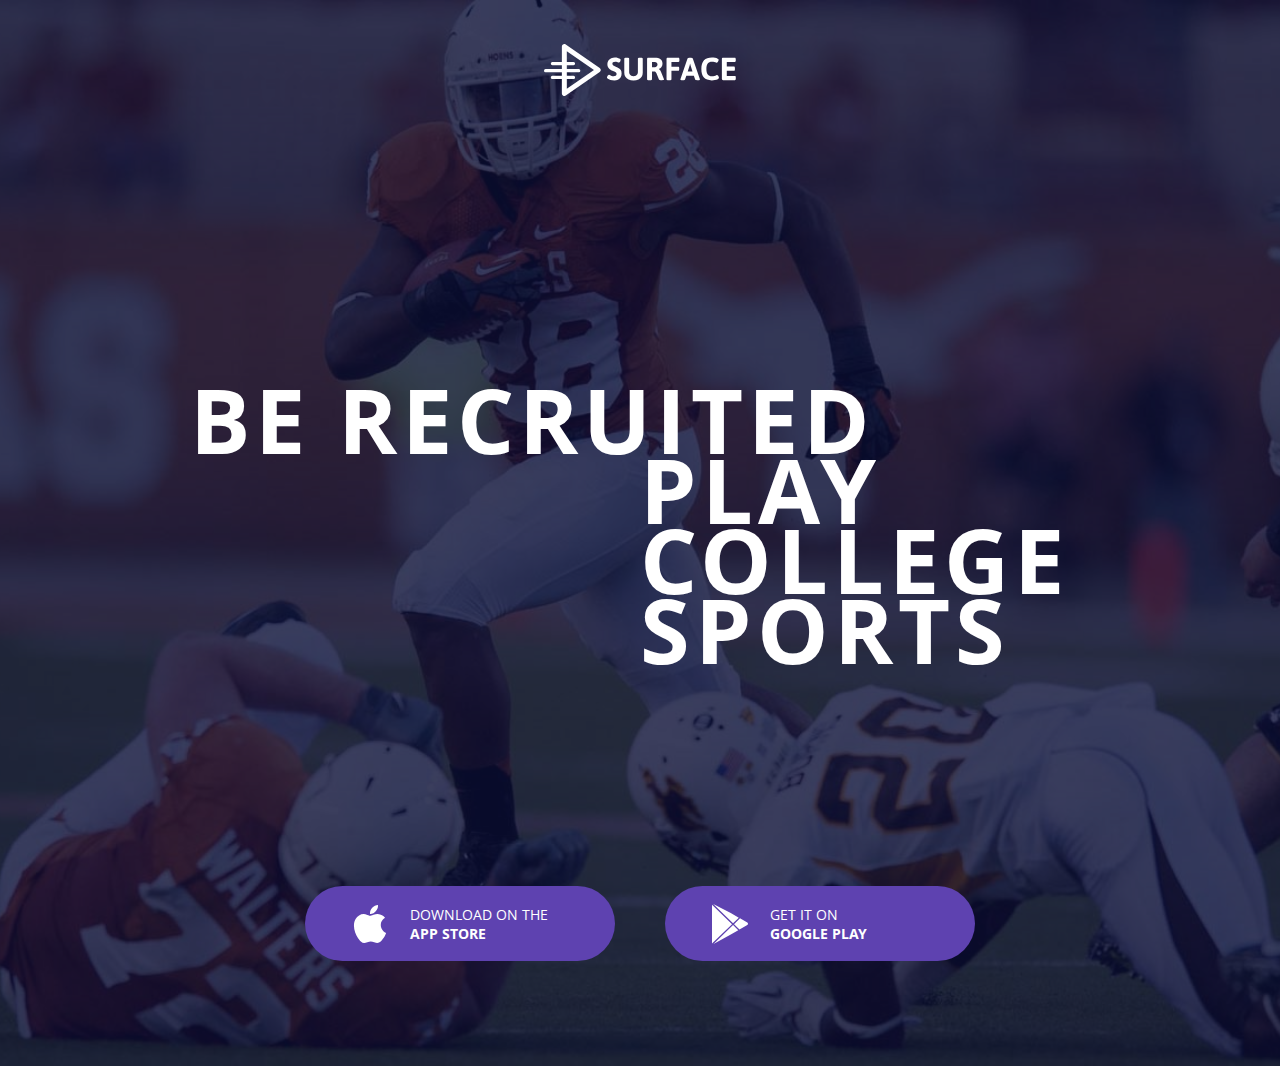
==== index.html @ bbbf0ffd "Add files via upload" ====
<!doctype html>
<html lang="en">
<head>
    <meta charset="UTF-8">
    <meta name="viewport"
          content="width=device-width, user-scalable=no, initial-scale=1.0, maximum-scale=1.0, minimum-scale=1.0">
    <meta http-equiv="X-UA-Compatible" content="ie=edge">
    <link rel="stylesheet" href="css/style.css">
    <title>My diploma</title>
</head>
<body>
<header class="header">
    <div class="logo">
<svg viewBox="0 0 972 264" class="logotype">
    <g fill-rule="evenodd">
        <g fill-rule="nonzero" stroke-linecap="round" stroke-linejoin="round">
            <path d="M115.5 36.848v190.304L253.03 132 115.5 36.848zM282.112 142.28l-172 119c-8.29 5.736-19.612-.198-19.612-10.28V13c0-10.082 11.321-16.016 19.612-10.28l172 119c7.184 4.97 7.184 15.59 0 20.56z"/>
            <path d="M42.5 107h107a8 8 0 1 0 0-16h-107a8 8 0 1 0 0 16zm0 70h107a8 8 0 1 0 0-16h-107a8 8 0 1 0 0 16zM8 143h168a8 8 0 1 0 0-16H8a8 8 0 1 0 0 16z"/>
        </g>
        <path d="M356.505 184.362c-7.63 0-14.335-.772-20.117-2.316-5.782-1.544-10.202-3.436-13.26-5.676-3.057-2.24-4.586-4.36-4.586-6.357 0-1.575.59-3.512 1.77-5.813 1.182-2.3 2.59-4.283 4.224-5.95 1.635-1.664 2.997-2.496 4.087-2.496.666 0 2.09.575 4.27 1.725 3.268 1.695 6.37 3.057 9.308 4.086 2.937 1.03 6.313 1.544 10.127 1.544 4.238 0 7.826-.832 10.762-2.497 2.936-1.665 4.404-4.587 4.404-8.764 0-2.423-.757-4.512-2.27-6.268-1.514-1.756-3.452-3.24-5.813-4.45-2.36-1.21-5.57-2.634-9.626-4.27l-7.175-3.087c-4.36-2.12-8.1-4.45-11.217-6.993-3.118-2.543-5.66-5.903-7.63-10.08-1.967-4.18-2.95-9.295-2.95-15.35 0-7.386 1.816-13.532 5.45-18.436 3.632-4.904 8.354-8.507 14.167-10.808 5.812-2.3 12.048-3.45 18.71-3.45 5.448 0 10.382.56 14.802 1.68 4.42 1.12 7.887 2.557 10.4 4.313 2.512 1.757 3.768 3.513 3.768 5.27 0 1.452-.47 3.314-1.407 5.584-.94 2.27-2.104 4.254-3.497 5.95-1.393 1.694-2.694 2.542-3.905 2.542-.544 0-1.513-.303-2.905-.908a51.939 51.939 0 0 0-6.767-2.225c-2.27-.575-5.04-.863-8.31-.863-5.63 0-9.536.893-11.715 2.68-2.18 1.785-3.27 3.89-3.27 6.31 0 2.786.742 5.117 2.225 6.994 1.484 1.877 3.36 3.42 5.63 4.632 2.27 1.21 5.435 2.604 9.492 4.178 6.115 2.603 11.11 5.07 14.985 7.402 3.875 2.33 7.22 5.676 10.036 10.035 2.816 4.36 4.224 9.93 4.224 16.712 0 8.295-1.74 15.092-5.222 20.39-3.482 5.297-7.962 9.127-13.442 11.488-5.48 2.362-11.398 3.542-17.755 3.542h-.002zm96.724 0c-9.81 0-18.21-1.544-25.204-4.632-6.993-3.087-12.337-7.553-16.03-13.396-3.693-5.842-5.54-12.88-5.54-21.115V74.832c0-1.756.787-3.073 2.36-3.95 1.576-.88 4.028-1.318 7.358-1.318h5.45c3.33 0 5.766.44 7.31 1.317 1.544.878 2.316 2.195 2.316 3.95v68.752c0 3.754.923 7.114 2.77 10.08 1.847 2.968 4.435 5.284 7.765 6.95 3.33 1.664 7.145 2.496 11.444 2.496 4.297 0 8.127-.832 11.487-2.497 3.36-1.665 5.98-3.98 7.856-6.948 1.877-2.967 2.816-6.327 2.816-10.08V74.832c0-1.756.77-3.073 2.315-3.95 1.544-.88 3.98-1.318 7.31-1.318h5.36c3.33 0 5.766.44 7.31 1.317 1.544.878 2.316 2.195 2.316 3.95v70.387c0 8.233-1.846 15.272-5.54 21.114-3.692 5.843-9.036 10.31-16.03 13.396-6.992 3.088-15.393 4.632-25.2 4.632l.001.002zm78.376-1.09c-6.478 0-9.717-1.695-9.717-5.085V76.377c0-2.24.513-3.86 1.543-4.86 1.03-.998 2.664-1.497 4.904-1.497h31.515c26.76 0 40.142 10.08 40.142 30.243 0 6.115-1.71 11.382-5.13 15.802-3.422 4.42-8.01 7.72-13.76 9.9v.636c1.998.848 4.102 2.665 6.312 5.45s3.98 5.933 5.313 9.445l14.257 35.51c.485 1.454.727 2.483.727 3.09 0 2.118-3.21 3.177-9.627 3.177h-6.63c-5.39 0-8.507-1.12-9.354-3.36l-12.806-31.515c-1.21-2.42-2.377-4.298-3.497-5.63-1.12-1.332-2.68-2.347-4.677-3.043-1.998-.696-4.692-1.044-8.083-1.044h-6.267v39.507c0 3.39-3.24 5.085-9.717 5.085h-5.45l.002-.001zm30.425-66.026c2.18 0 4.24-.62 6.177-1.862 1.938-1.24 3.48-2.92 4.632-5.04 1.15-2.12 1.724-4.45 1.724-6.993 0-3.753-1.226-6.735-3.678-8.945s-5.767-3.315-9.945-3.315h-14.167v26.156h15.258l-.001-.001zm68.116 66.026c-6.478 0-9.717-1.695-9.717-5.085V76.377c0-2.24.513-3.86 1.543-4.86 1.03-.998 2.664-1.497 4.904-1.497h53.947c1.696 0 2.922.635 3.678 1.907.757 1.27 1.136 3.33 1.136 6.176v4.904c0 2.846-.38 4.904-1.136 6.176-.756 1.27-1.982 1.907-3.678 1.907h-35.51v23.613h34.33c1.695 0 2.936.636 3.723 1.907.787 1.272 1.18 3.3 1.18 6.085v4.995c0 2.846-.393 4.92-1.18 6.222-.787 1.3-2.028 1.952-3.723 1.952h-34.33v42.323c0 3.39-3.24 5.085-9.718 5.085h-5.45.001zm70.205 0c-6.6 0-9.9-1.18-9.9-3.542 0-.666.213-1.634.637-2.906l35.6-103.807c.85-2.3 3.907-3.452 9.174-3.452h8.357c5.267 0 8.325 1.15 9.173 3.452l35.6 103.807c.304 1.21.455 2.18.455 2.906 0 1.21-.65 2.104-1.952 2.68-1.302.575-3.346.862-6.13.862h-7.085c-2.543 0-4.586-.257-6.13-.772-1.544-.514-2.498-1.377-2.86-2.588l-6.54-19.708h-38.054l-6.54 19.708c-.665 2.24-3.147 3.36-7.446 3.36h-6.359zm51.496-44.41l-9.173-28.7c-.545-1.453-1.014-3.118-1.408-4.995a182.088 182.088 0 0 1-1.044-5.358h-.635l-.363 1.997c-.606 3.572-1.302 6.357-2.09 8.355l-9.535 28.7h24.25l-.002.001zm97.995 45.5c-18.163 0-31.56-4.722-40.187-14.168-8.628-9.445-12.942-24.127-12.942-44.048 0-38.326 17.983-57.49 53.948-57.49 4.905 0 9.99.486 15.258 1.454 5.268.97 9.672 2.316 13.214 4.042 3.542 1.725 5.313 3.648 5.313 5.767 0 1.513-.605 3.496-1.816 5.948-1.21 2.452-2.65 4.616-4.314 6.493-1.665 1.878-3.133 2.817-4.405 2.817-.303 0-1.12-.303-2.452-.908a67.092 67.092 0 0 0-9.127-3.044c-3.18-.817-7.222-1.226-12.126-1.226-9.506 0-16.544 3.012-21.116 9.037-4.57 6.024-6.857 15.12-6.857 27.29s2.302 21.344 6.904 27.52c4.6 6.175 11.504 9.263 20.707 9.263 4.784 0 8.947-.484 12.49-1.453 3.54-.97 7.007-2.21 10.398-3.723.18-.06.726-.288 1.634-.682.91-.393 1.575-.59 1.998-.59 1.575 0 3.088.923 4.54 2.77 1.454 1.847 2.635 3.936 3.543 6.267.91 2.33 1.363 4.01 1.363 5.04 0 2.966-1.983 5.48-5.95 7.537-3.965 2.06-8.748 3.588-14.35 4.587-5.6 1-10.82 1.498-15.665 1.498l-.003.002zM907.06 183c-2.24 0-3.875-.515-4.905-1.544-1.03-1.03-1.544-2.664-1.544-4.904V76.377c0-2.24.514-3.86 1.543-4.86 1.03-.998 2.664-1.497 4.905-1.497h59.124c1.695 0 2.92.635 3.678 1.907.757 1.27 1.135 3.33 1.135 6.176v4.904c0 2.846-.378 4.904-1.135 6.176-.757 1.27-1.983 1.907-3.678 1.907h-40.688v23.43h36.328c1.696 0 2.922.637 3.678 1.91.757 1.27 1.136 3.33 1.136 6.174v4.996c0 2.845-.38 4.904-1.136 6.175-.756 1.272-1.982 1.908-3.678 1.908h-36.328v26.156h40.778c1.696 0 2.922.635 3.68 1.906.756 1.272 1.134 3.3 1.134 6.085v5.087c0 2.846-.378 4.904-1.135 6.176-.756 1.27-1.982 1.907-3.678 1.907H907.06z" fill-rule="nonzero"/>
    </g>
</svg>
    </div>
    <div class="slogan">
<h1 class="first_slogan">Be recruited</h1>
<h1 class="second_slogan">Play college sports</h1>
    </div>
    <div class="buttons">
        <button class="appstore_button" type="submit"><span class="button_text">Download on the</span><br>
            <span class="button_brand">App Store</span></button>
        <button class="googleplay_button" type="submit"><span class="button_text">Get it on</span><br>
            <span class="button_brand"> Google Play</span></button>
    </div>
</header>
<main>
    <section class="container_athlets">

    </section>
</main>














</body>
</html>
---- css/style.css ----
*{margin: 0; padding:0}

@font-face {
    font-family: 'OpenSans-Regular';
    src: url("../fonts/OpenSans-Regular.woff"),
    url("../fonts/OpenSans-Regular.woff2");
    font-weight: 400;
    font-style: normal;
}
@font-face {
    font-family: 'OpenSans-Bold';
    src: url("../fonts/OpenSans-Bold.woff"),
    url("../fonts/OpenSans-Bold.woff2");
    font-weight: 700;
    font-style: normal;
}
.header {
    width: 100%;
    position: relative;
    background-image: url("../images/football_1920.jpg");
    background-repeat: no-repeat;
    background-size: cover;
    background-position: top center;
    background-color: black;
}
.header::after {
    content: "";
    background-color: #0a0e34;
    position: absolute;
    opacity: 0.8;
    top: 0;
    right: 0;
    bottom: 0;
    left: 0;
}
.logo {
    position: relative;
    width: 192px;
    height: 48px;
    fill: white;
    margin: 0 auto;
    padding-top: 44px;
    z-index: 1;
}
h1 {
    font-size: 90px;
    letter-spacing: 5px;
    color: #ffffff;
    font-family: 'OpenSans-Bold';
    font-weight: 700;
    line-height: 70px;
}
.first_slogan {
    position: relative;
    margin-top: 292px;
    margin-left: 190px;
    text-transform: uppercase;
    z-index: 2;
}
.second_slogan {
    position: relative;
    margin-left: 640px;
    margin-bottom: 222px;
    text-transform: uppercase;
    z-index: 2;
}
.buttons {
    display: flex;
    flex-wrap: wrap;
    justify-content: center;
    flex-wrap: nowrap;
}
.appstore_button, .googleplay_button {
    position: relative;
    width: 310px;
    height: 75px;
    background-color: #5e42b0;
    border-radius: 40px;
    border: 0;
    font-size: 14px;
    color: #ffffff;
    text-transform: uppercase;
    text-align: justify;
    padding-left: 105px;
    background-size: 40px;
    background-position: left 45px center;
    background-repeat: no-repeat;
    z-index: 3;
    margin-bottom: 105px;
}
.googleplay_button {
    background-image: url("../svg/google-play_white.svg");
    margin-left: 25px;
}
.appstore_button {
    background-image: url("../svg/apple_logo_white.svg");
    margin-right: 25px;
}
.button_text {
     font-family: 'OpenSans-Regular';
     font-weight: 400;
 }
.button_brand {
    text-align: left;
    font-family: 'OpenSans-Bold';
    font-weight: 700;
}

@media (max-width: 320px) {
    .header {
        background-image: url("../images/football_767.jpg");
        background-size: cover;
    }
    .logo {
        width: 135px;
        height: 38px;
        padding-top: 30px;
    }
    h1 {
        font-size: 28px;
        letter-spacing: 1px;
        line-height: 31px;
    }
    .first_slogan {
        margin-top: 135px;
        margin-left: 20px;
    }
    .second_slogan {
        margin-top: 20px;
        margin-left: 63px;
        margin-bottom: 90px;
    }
    .buttons {
        flex-wrap: wrap;
    }
    .appstore_button, .googleplay_button {
        width: 280px;
        height: 35px;
        font-size: 8px;
        padding-left: 110px;
        background-size: 25px;
        background-position: left 80px center;
        margin-right: 0;
        margin-left: 0;
    }
    .appstore_button {
        margin-bottom: 15px;
    }
    .googleplay_button {
        margin-bottom: 85px;
    }
}
@media (min-width: 321px) and (max-width: 768px) {
    .header {
        background-image: url("../images/football_1280.jpg");
        background-size: cover;
    }
    .logo {
        width: 210px;
        height: 56px;
        padding-top: 35px;
    }
    h1 {
        font-size: 64px;
        letter-spacing: 3px;
        line-height: 60px;
    }
    .first_slogan {
        margin-top: 178px;
        margin-left: 90px;
    }
    .second_slogan {
        margin-top: 20px;
        margin-left: 195px;
        margin-bottom: 310px;
        line-height: 80px;

    }
    .appstore_button, .googleplay_button {
        width: 310px;
        height: 75px;
        background-size: 30px;
        margin-bottom: 85px;
        border-radius: 40px;
        border: 0;
    }
    .appstore_button {
        margin-right: 15px;
    }
    .googleplay_button {
        margin-left: 15px;
    }
}





@media (min-width: 1921px) {

}
@media (min-width: 961px) and (max-width: 1920px) {

}
@media (min-width: 641px) and (max-width: 960px) {

}
@media (min-width: 321px) and (max-width: 640px){

}
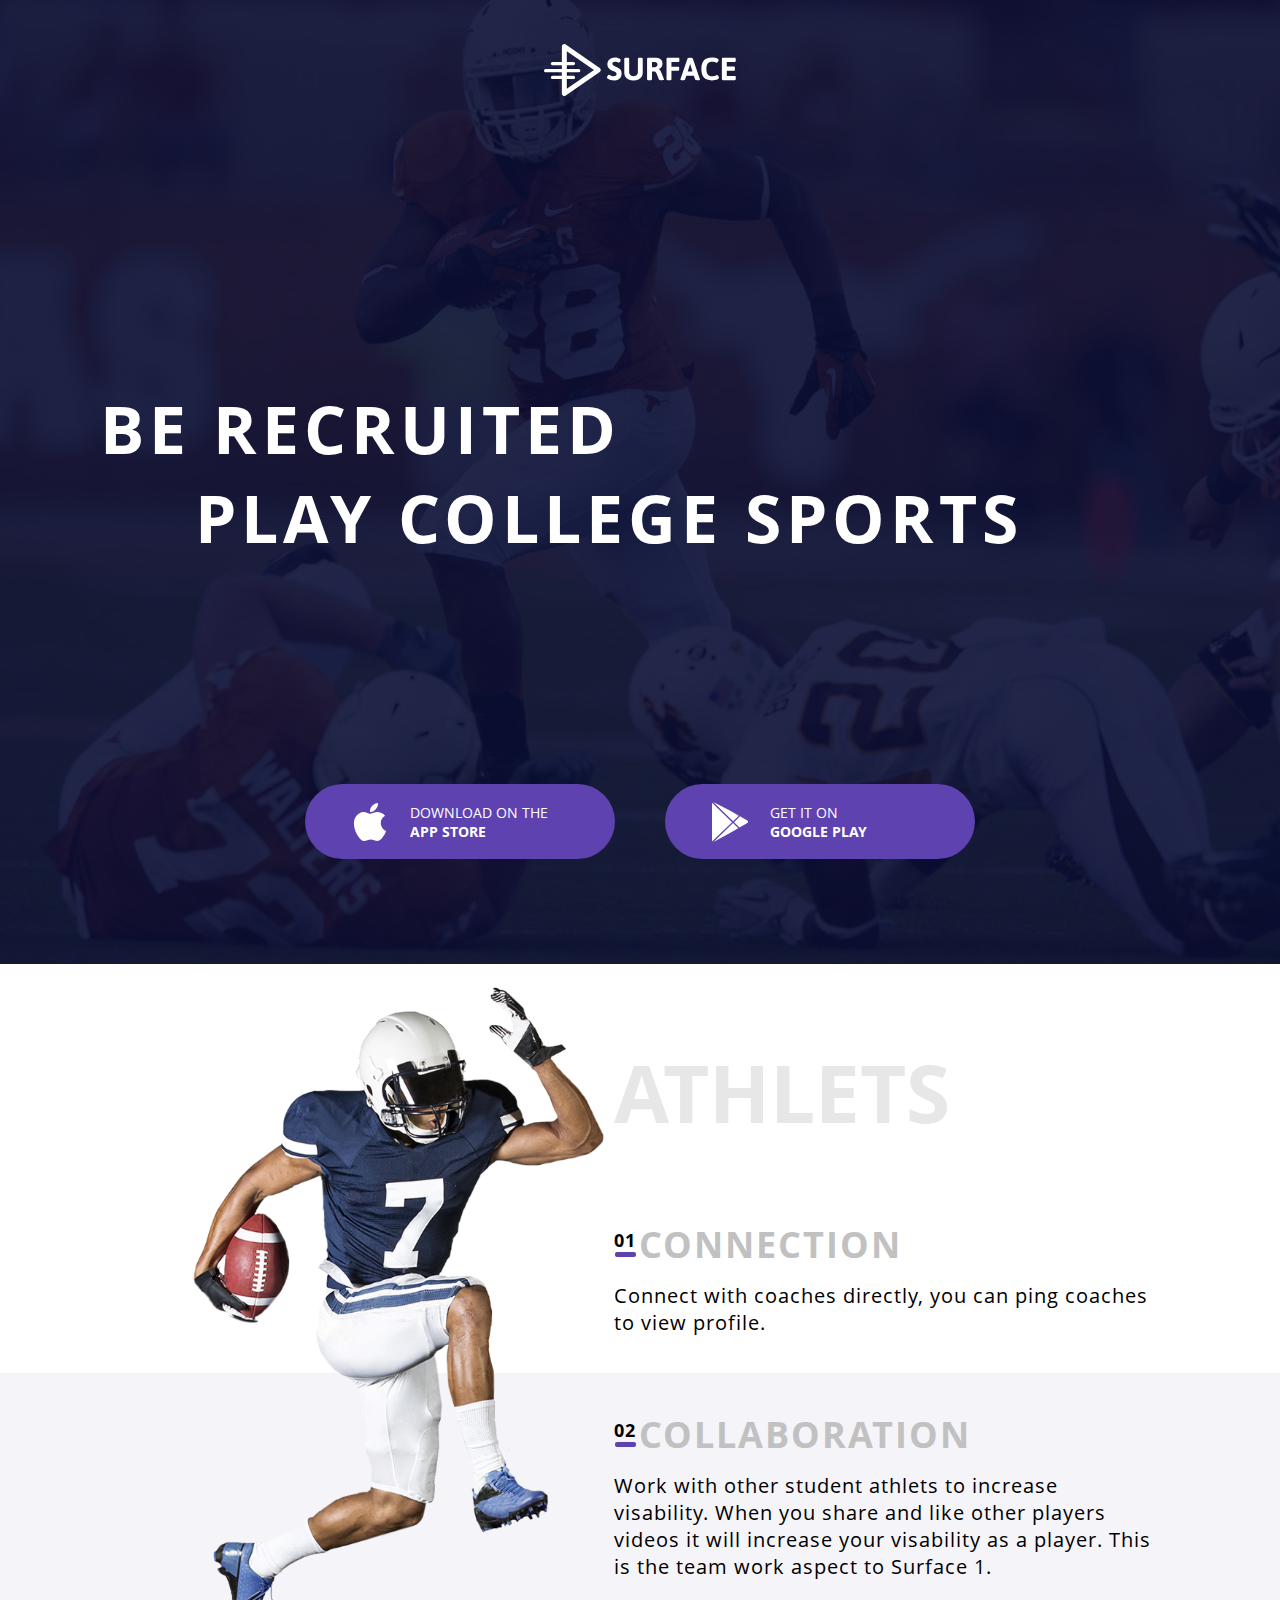
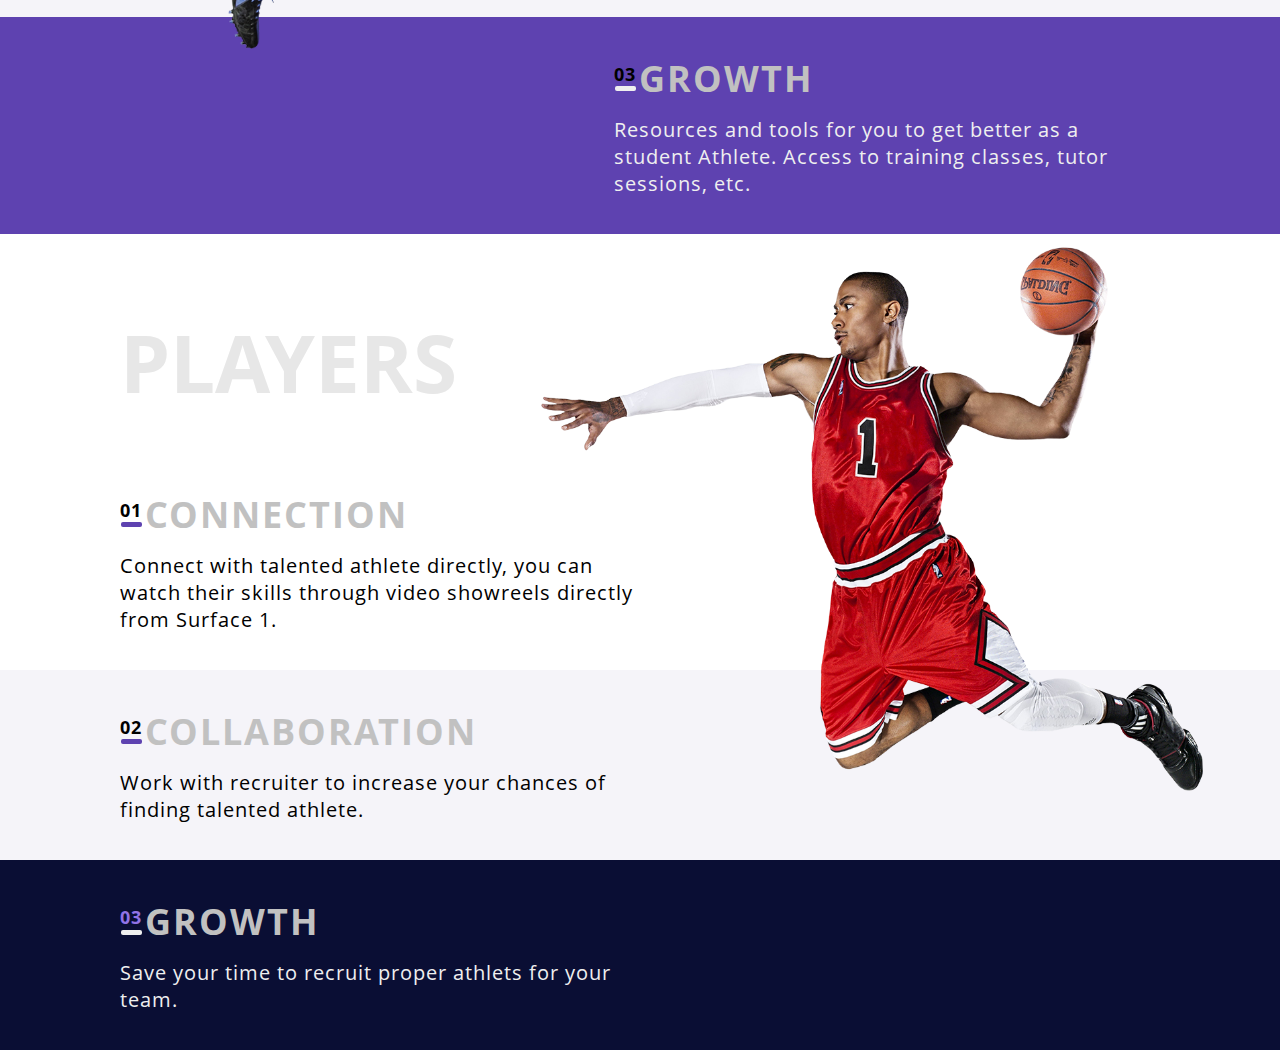
==== commit fdbe863e: "Add files via upload" ====
--- a/index.html
+++ b/index.html
@@ -34,7 +34,44 @@
 </header>
 <main>
     <section class="container_athlets">
-
+            <h2 class="subtitle_athlets">Athlets</h2>
+        <div class="athlets_articles">
+        <article class="athlets_article">
+            <div class="athlets_title"><span class="athlets_number"><sub>01</sub></span>
+            <h3 class="athlets_header">Connection</h3></div>
+            <p class="athlets_text">Connect with coaches directly, you can ping coaches to view profile.</p>
+        </article>
+        <article class="athlets_article">
+            <div class="athlets_title"><span class="athlets_number"><sub>02</sub></span>
+            <h3 class="athlets_header">Collaboration</h3></div>
+            <p class="athlets_text">Work with other student athlets to increase visability. When you share and like other players videos it will increase your visability as a player. This is the team work aspect to Surface 1.</p>
+        </article>
+        <article class="athlets_article">
+            <div class="athlets_title"><span class="athlets_number_white"><sub>03</sub></span>
+            <h3 class="athlets_header">Growth</h3></div>
+            <p class="athlets_text_white">Resources and tools for you to get better as a student Athlete. Access to training classes, tutor sessions, etc.</p>
+        </article>
+        </div>
+    </section>
+    <section class="container_players">
+            <h2 class="subtitle_players">Players</h2>
+        <div class="players_articles">
+        <article class="players_article">
+            <div class="players_title"><span class="players_number"><sub>01</sub></span>
+            <h3 class="players_header">Connection</h3></div>
+            <p class="players_text">Connect with talented athlete directly, you can watch their skills through video showreels directly from Surface 1.</p>
+        </article>
+        <article class="players_article">
+            <div class="players_title"><span class="players_number"><sub>02</sub></span>
+            <h3 class="players_header">Collaboration</h3></div>
+            <p class="players_text">Work with recruiter to increase your chances of finding talented athlete.</p>
+        </article>
+        <article class="players_article">
+            <div class="players_title"><span class="players_number_white"><sub>03</sub></span>
+            <h3 class="players_header">Growth</h3></div>
+            <p class="players_text_white">Save your time to recruit proper athlets for your team.</p>
+        </article>
+        </div>
     </section>
 </main>
 
--- a/css/style.css
+++ b/css/style.css
@@ -27,7 +27,7 @@
     content: "";
     background-color: #0a0e34;
     position: absolute;
-    opacity: 0.8;
+    opacity: 0.9;
     top: 0;
     right: 0;
     bottom: 0;
@@ -43,17 +43,16 @@
     z-index: 1;
 }
 h1 {
-    font-size: 90px;
+    font-size: calc(3.875vw + 16px);
     letter-spacing: 5px;
     color: #ffffff;
     font-family: 'OpenSans-Bold';
     font-weight: 700;
-    line-height: 70px;
 }
 .first_slogan {
     position: relative;
     margin-top: 292px;
-    margin-left: 190px;
+    margin-left: 100px;
     text-transform: uppercase;
     z-index: 2;
 }
@@ -66,9 +65,8 @@
 }
 .buttons {
     display: flex;
-    flex-wrap: wrap;
+    flex-wrap: nowrap;
     justify-content: center;
-    flex-wrap: nowrap;
 }
 .appstore_button, .googleplay_button {
     position: relative;
@@ -106,7 +104,7 @@
     font-weight: 700;
 }
 
-@media (max-width: 320px) {
+@media (max-width: 320px) and (orientation:portrait){
     .header {
         background-image: url("../images/football_767.jpg");
         background-size: cover;
@@ -117,9 +115,7 @@
         padding-top: 30px;
     }
     h1 {
-        font-size: 28px;
         letter-spacing: 1px;
-        line-height: 31px;
     }
     .first_slogan {
         margin-top: 135px;
@@ -161,9 +157,7 @@
         padding-top: 35px;
     }
     h1 {
-        font-size: 64px;
         letter-spacing: 3px;
-        line-height: 60px;
     }
     .first_slogan {
         margin-top: 178px;
@@ -173,8 +167,9 @@
         margin-top: 20px;
         margin-left: 195px;
         margin-bottom: 310px;
-        line-height: 80px;
-
+    }
+    .buttons {
+        flex-wrap: wrap;
     }
     .appstore_button, .googleplay_button {
         width: 310px;
@@ -191,20 +186,371 @@
         margin-left: 15px;
     }
 }
-
-
-
-
-
-@media (min-width: 1921px) {
-
-}
-@media (min-width: 961px) and (max-width: 1920px) {
-
-}
-@media (min-width: 641px) and (max-width: 960px) {
-
-}
-@media (min-width: 321px) and (max-width: 640px){
-
+@media (min-width: 321px) and (max-width: 648px) {
+
+    .appstore_button {
+        margin-right: 0;
+        margin-bottom: 20px;
+    }
+    .googleplay_button {
+        margin-left: 0;
+    }
+}
+@media (min-width: 769px) and (max-width: 1600px){
+    .second_slogan {
+        margin-left: 195px;
+    }
+}
+
+.container_athlets,.container_players {
+    position: relative;
+    max-width: 100%;
+}
+.container_athlets::before {
+    position: absolute;
+    content: "";
+    background-image: url("../images/footballer_566.png");
+    background-size: 62%;
+    background-repeat: no-repeat;
+    width: 52%;
+    height: 100%;
+    margin-top: 1.8%;
+    margin-left: 15%;
+    z-index: 2;
+}
+.subtitle_athlets {
+    font-size: 5rem;
+    color: #e7e7e7;
+    font-family: 'OpenSans-Bold';
+    font-weight: 700;
+    text-transform: uppercase;
+    padding-top: 5.7%;
+    padding-bottom: 2.9%;
+    padding-left: 48%;
+}
+.athlets_articles {
+    display: block;
+}
+.athlets_article {
+    padding: 2.9% 0;
+}
+.athlets_article:nth-child(2) {
+    background-color: #f5f4f9;
+}
+.athlets_article:nth-child(3) {
+    background-color: #5e42b0;
+}
+.athlets_title {
+    display: flex;
+    justify-content: flex-start;
+    padding-left: 48%;
+    padding-right: 10%;
+}
+.athlets_header {
+    font-size: 2.25rem;
+    letter-spacing: 2px;
+    color: #c1c1c1;
+    font-family: 'OpenSans-Bold';
+    font-weight: 700;
+    text-transform: uppercase;
+}
+.athlets_text {
+    font-size: 1.25rem;
+    letter-spacing: 1px;
+    color: #000000;
+    font-family: 'OpenSans-Regular';
+    font-weight: 400;
+    padding-top: 1%;
+    padding-left: 48%;
+    padding-right: 10%;
+}
+.athlets_text_white {
+    font-size: 1.25rem;
+    letter-spacing: 1px;
+    color: #efefef;
+    font-family: 'OpenSans-Regular';
+    font-weight: 400;
+    padding-top: 1%;
+    padding-left: 48%;
+    padding-right: 10%;
+}
+.athlets_number, .athlets_number_white {
+    font-size: 1.3125rem;
+    letter-spacing: 1px;
+    color: #000000;
+    font-family: 'OpenSans-Bold';
+    font-weight: 700;
+    text-align: center;
+    padding-right: 0.5%;
+}
+.athlets_number::after {
+    content: "";
+    display: block;
+    margin-left: auto;
+    margin-right: auto;
+    width: 21px;
+    height: 5px;
+    border-radius: 2px;
+    background-color: #5e42b0;
+}
+.athlets_number_white::after {
+    content: "";
+    display: block;
+    margin-left: auto;
+    margin-right: auto;
+    width: 21px;
+    height: 5px;
+    border-radius: 2px;
+    background-color: #efefef;
+}
+.container_players::before {
+    position: absolute;
+    content: "";
+    background-image: url("../images/basketballer_991.png");
+    background-size: 100%;
+    background-repeat: no-repeat;
+    width: 52%;
+    height: 100%;
+    margin-top: 0.75%;
+    margin-left: 42%;
+    z-index: 2;
+}
+.subtitle_players {
+    font-size: 5rem;
+    color: #e7e7e7;
+    font-family: 'OpenSans-Bold';
+    font-weight: 700;
+    text-transform: uppercase;
+    padding-top: 5.7%;
+    padding-bottom: 2.9%;
+    padding-left: 9.4%;
+}
+.players_article {
+    padding: 2.9% 0;
+}
+.players_article:nth-child(2) {
+    background-color: #f5f4f9;
+}
+.players_article:nth-child(3) {
+    background-color: #0a0e34;
+}
+.players_title {
+    display: flex;
+    justify-content: flex-start;
+    padding-left: 9.4%;
+    padding-right: 50.5%;
+}
+.players_header {
+    font-size: 2.25rem;
+    letter-spacing: 2px;
+    color: #c1c1c1;
+    font-family: 'OpenSans-Bold';
+    font-weight: 700;
+    text-transform: uppercase;
+}
+.players_text {
+    font-size: 1.25rem;
+    letter-spacing: 1px;
+    color: #000000;
+    font-family: 'OpenSans-Regular';
+    font-weight: 400;
+    padding-top: 1%;
+    padding-left: 9.4%;
+    padding-right: 50.5%;
+}
+.players_text_white {
+    font-size: 1.25rem;
+    letter-spacing: 1px;
+    color: #efefef;
+    font-family: 'OpenSans-Regular';
+    font-weight: 400;
+    padding-top: 1%;
+    padding-left: 9.4%;
+    padding-right: 50.5%;
+}
+.players_number {
+    font-size: 1.3125rem;
+    letter-spacing: 1px;
+    color: #000000;
+    font-family: 'OpenSans-Bold';
+    font-weight: 700;
+    text-align: center;
+    padding-right: 0.5%;
+}
+.players_number_white {
+    font-size: 1.3125rem;
+    letter-spacing: 1px;
+    color: #9173e6;
+    font-family: 'OpenSans-Bold';
+    font-weight: 700;
+    text-align: center;
+    padding-right: 0.5%;
+}
+.players_number::after {
+    content: "";
+    display: block;
+    margin-left: auto;
+    margin-right: auto;
+    width: 21px;
+    height: 5px;
+    border-radius: 2px;
+    background-color: #5e42b0;
+}
+.players_number_white::after {
+    content: "";
+    display: block;
+    margin-left: auto;
+    margin-right: auto;
+    width: 21px;
+    height: 5px;
+    border-radius: 2px;
+    background-color: #efefef;
+}
+
+@media (max-width: 320px) and (orientation:portrait) {
+
+    .container_athlets::before {
+        content: "";
+        position: absolute;
+        background-image: url("../images/footballer_192.png");
+        background-size: 62%;
+        background-repeat: no-repeat;
+        background-position: top 70px center;
+        width: 100%;
+        height: 100%;
+        margin-left: auto;
+        margin-right: auto;
+        z-index: 2;
+    }
+    .subtitle_athlets, .subtitle_players {
+        font-size: 3.125rem;
+        padding-top: 3.2%;
+        padding-bottom: 78%;
+        padding-left: 6.25%;
+    }
+    .athlets_article, .players_article {
+        padding: 18.75% 0;
+        background-color: #fafafa;
+    }
+    .athlets_title, .players_title{
+        padding-left: 6.25%;
+        padding-right: 11%;
+    }
+    .athlets_header, .players_header {
+        font-size: 1.4375rem;
+        letter-spacing: 1px;
+    }
+    .athlets_text, .athlets_text_white, .players_text, .players_text_white {
+        font-size: 0.9375rem;
+        letter-spacing: 1px;
+        padding-top: 6.25%;
+        padding-left: 6.25%;
+        padding-right: 11%;
+    }
+    .athlets_number, .athlets_number_white, .players_number, .players_number_white {
+        font-size: 0.875rem;
+        letter-spacing: 1px;
+    }
+    .athlets_number::after, .players_number::after {
+        content: "";
+        display: block;
+        margin-left: auto;
+        margin-right: auto;
+        width: 14px;
+        height: 4px;
+        border-radius: 1px;
+        background-color: #5e42b0;
+    }
+    .athlets_number_white::after, .players_number_white::after {
+        content: "";
+        display: block;
+        margin-left: auto;
+        margin-right: auto;
+        width: 14px;
+        height: 4px;
+        border-radius: 1px;
+        background-color: #efefef;
+    }
+    .container_players::before {
+        position: absolute;
+        content: "";
+        background-image: url("../images/basketballer_302.png");
+        background-size: 100%;
+        background-repeat: no-repeat;
+        background-position: top 90px center;
+        width: 94%;
+        height: 100%;
+        z-index: 2;
+        margin-top: auto;
+        margin-left: auto;
+    }
+}
+
+@media (min-width: 321px) and (max-width: 768px) {
+
+    .container_athlets::before {
+        position: absolute;
+        content: "";
+        background-image: url("../images/footballer_497.png");
+        background-size: 100%;
+        background-repeat: no-repeat;
+        width: 68%;
+        height: 100%;
+        z-index: 2;
+        margin-top: 15.6%;
+        margin-left: -23.4%;
+    }
+    .subtitle_athlets {
+        font-size: 5rem;
+        padding-top: 9%;
+        padding-left: 37.7%;
+        padding-bottom: 0;
+    }
+    .athlets_article, .players_article {
+        padding: 4.5% 0;
+    }
+    .athlets_title {
+        padding-left: 38.4%;
+        padding-right: 3.25%;
+    }
+    .athlets_header, .players_header {
+        font-size: 2rem;
+    }
+    .athlets_text, .athlets_text_white {
+        font-size: 1rem;
+        line-height: 27px;
+        padding-left: 38.4%;
+        padding-right: 3.25%;
+    }
+    .athlets_number, .athlets_number_white, .players_number, .players_number_white {
+        font-size: 1.125rem;
+    }
+    .container_players::before {
+        position: absolute;
+        content: "";
+        background-image: url("../images/basketballer_436.png");
+        background-size: 97%;
+        background-repeat: no-repeat;
+        width: 56%;
+        height: 100%;
+        z-index: 2;
+        margin-top: 8.5%;
+        margin-left: 43.6%;
+    }
+    .subtitle_players {
+        font-size: 5rem;
+        padding-top: 9.1%;
+        padding-left: 4%;
+        padding-bottom: 0;
+    }
+    .players_title {
+        padding-left: 4%;
+        padding-right: 40%;
+    }
+    .players_text, .players_text_white {
+        font-size: 1rem;
+        line-height: 27px;
+        padding-left: 4%;
+        padding-right: 40%;
+    }
 }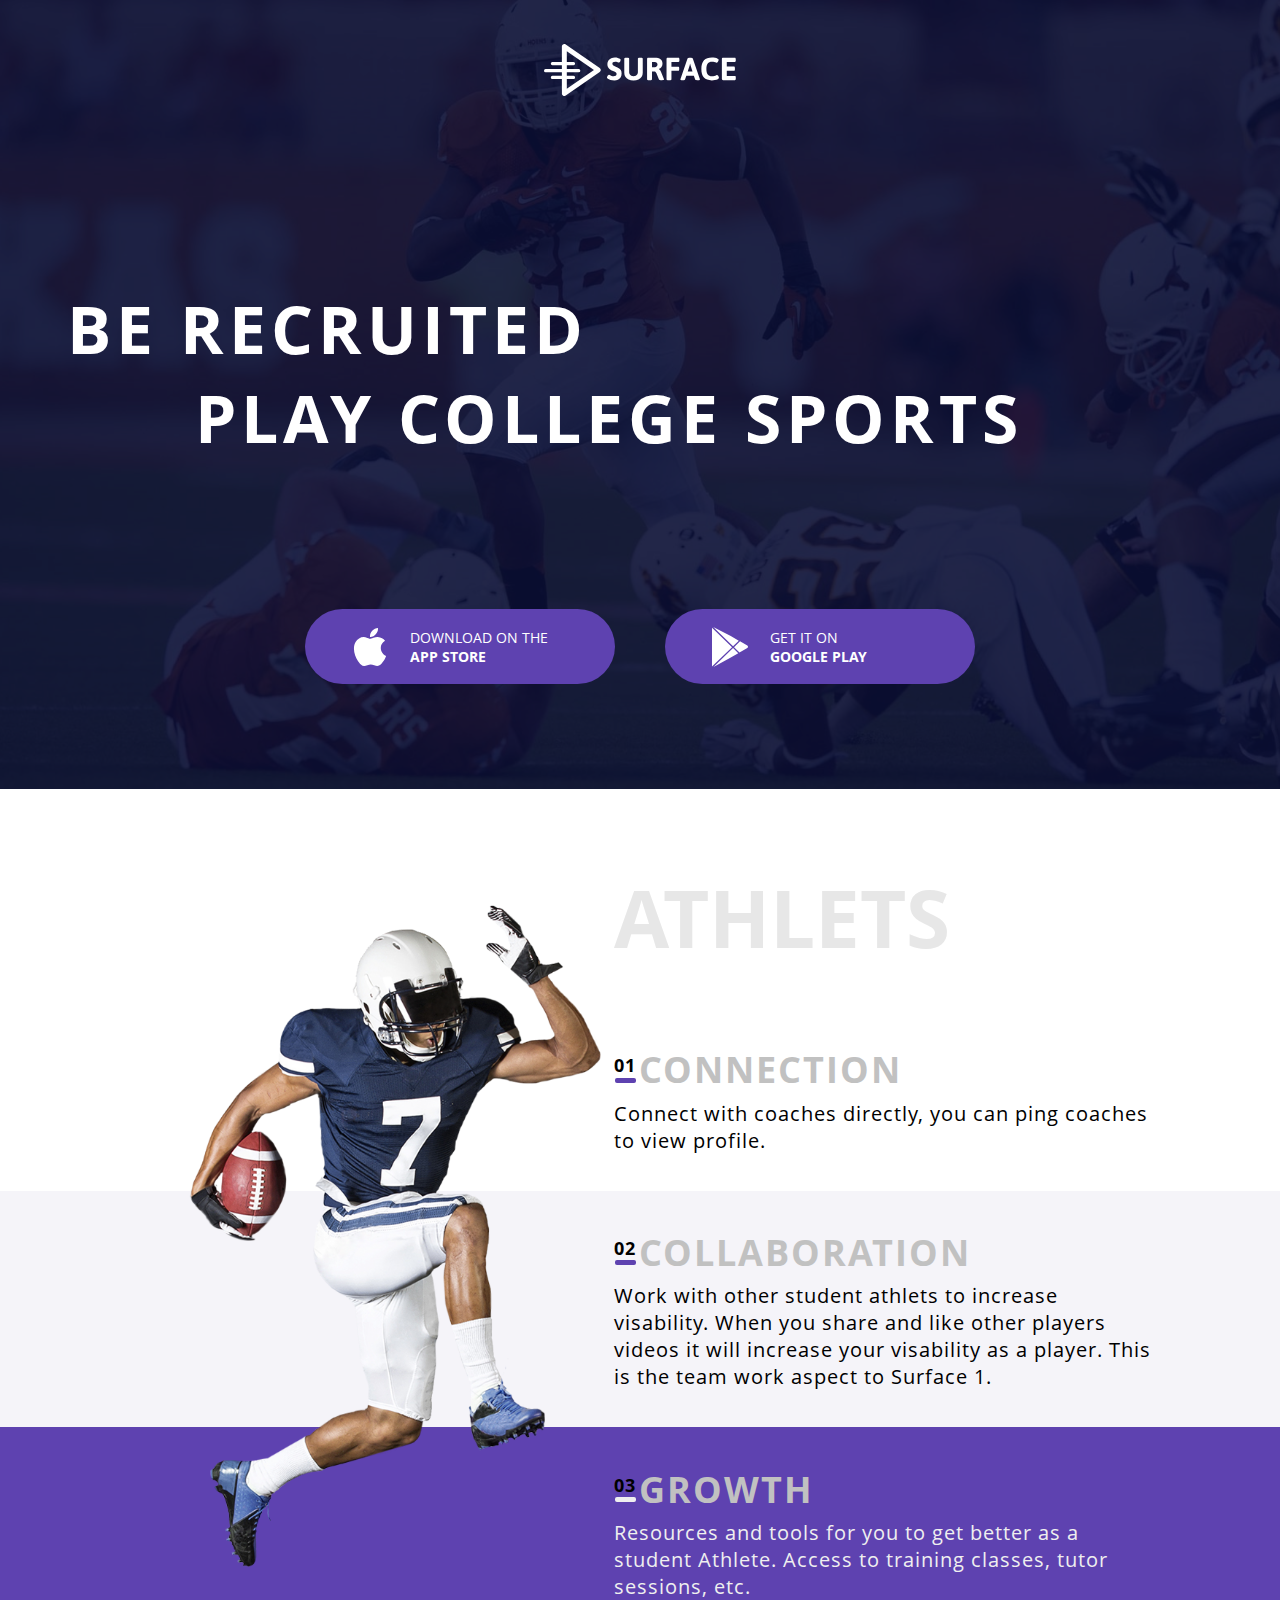
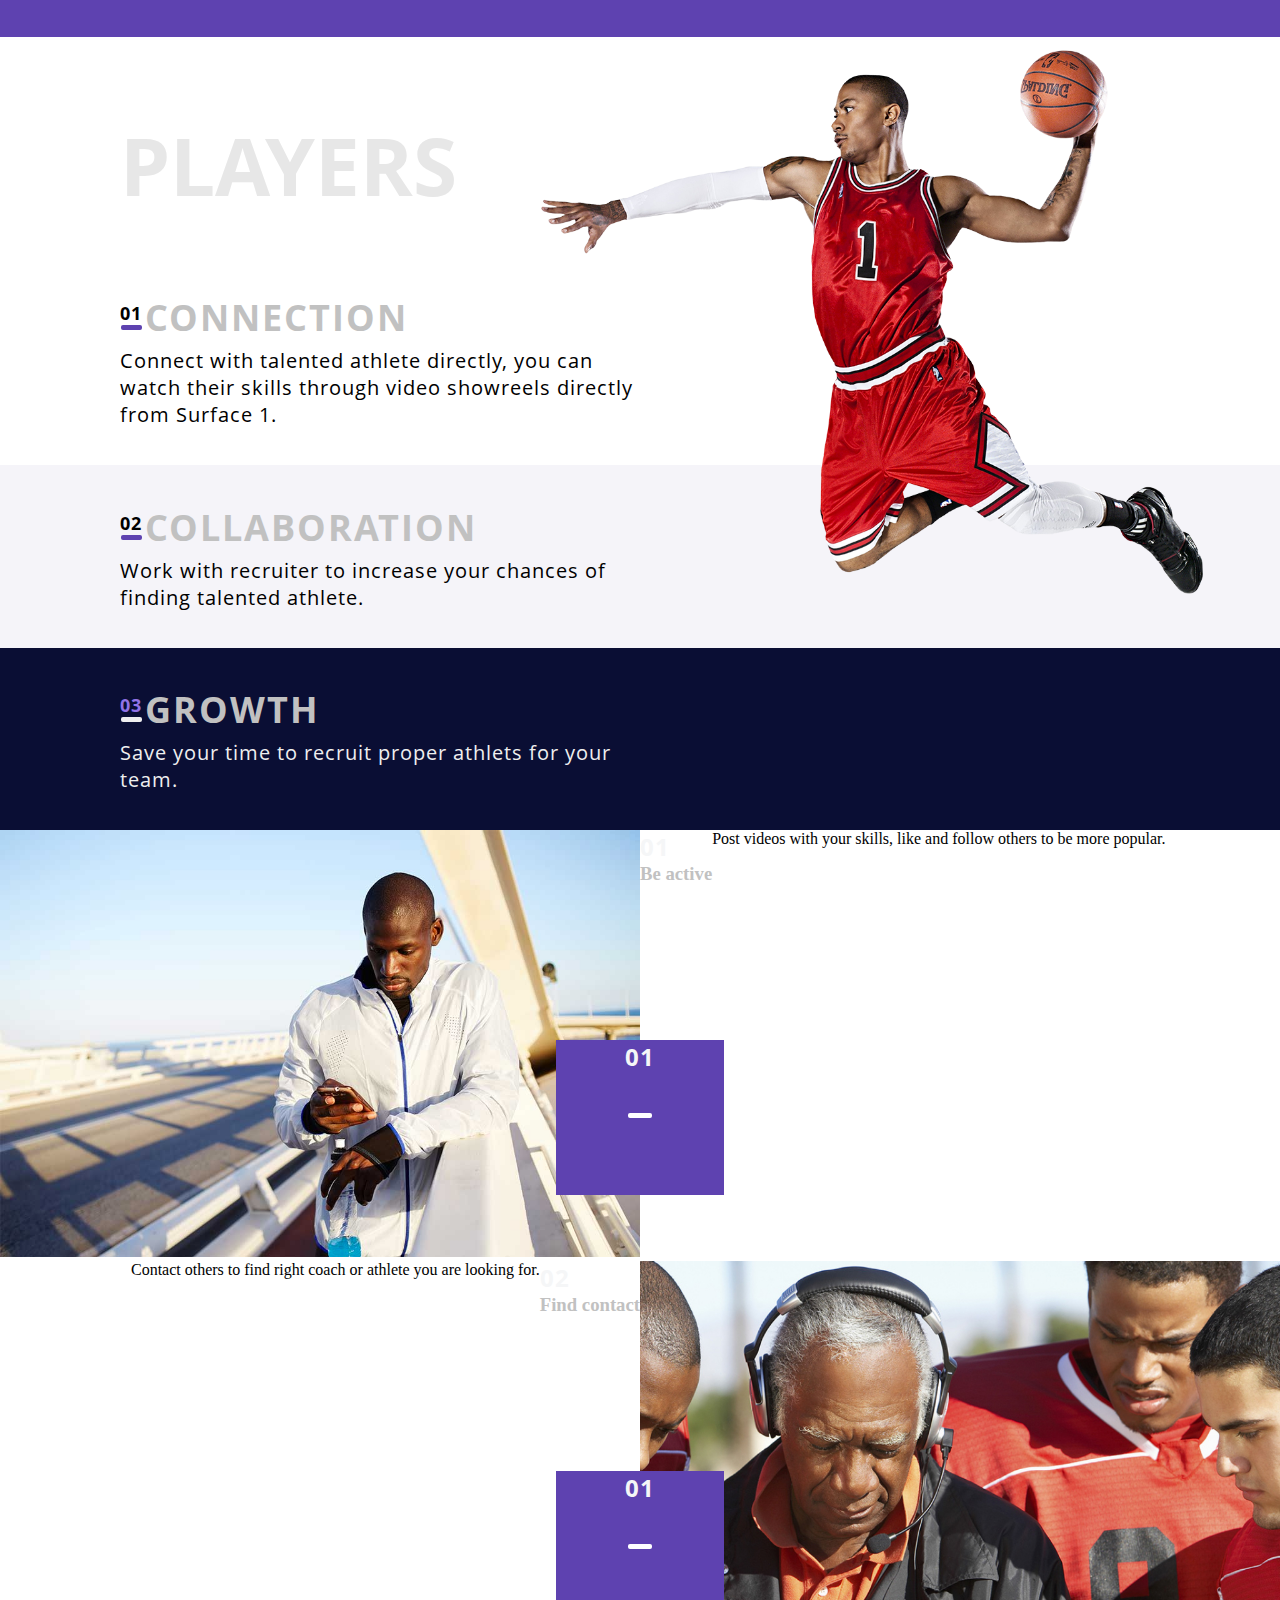
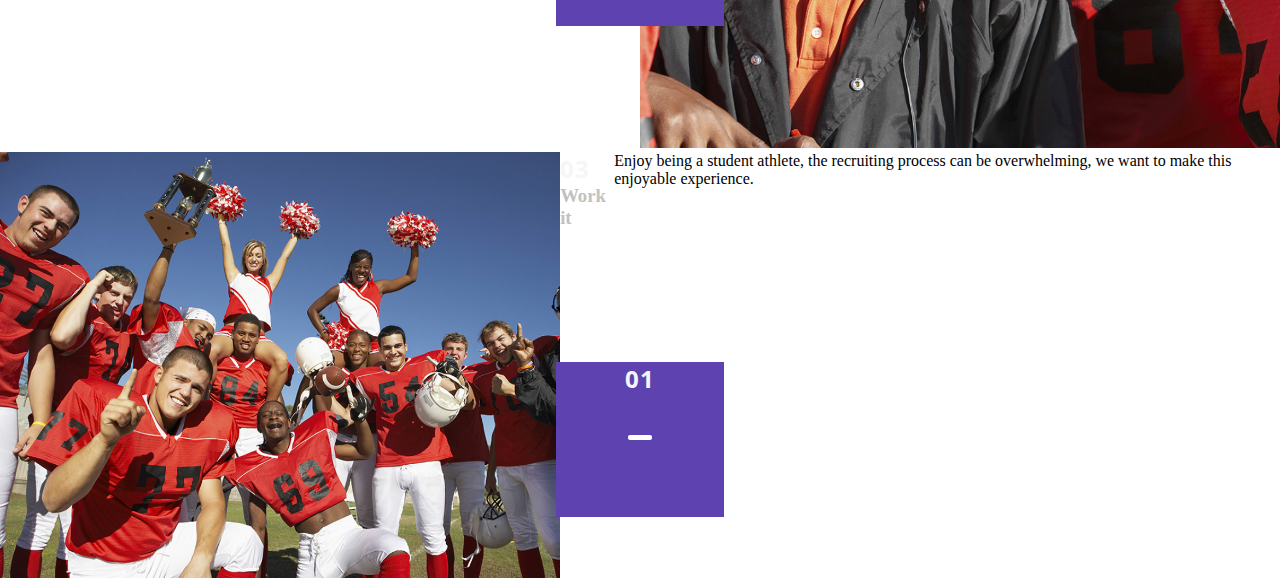
==== commit 8ec61c40: "Add files via upload" ====
--- a/index.html
+++ b/index.html
@@ -25,12 +25,12 @@
 <h1 class="first_slogan">Be recruited</h1>
 <h1 class="second_slogan">Play college sports</h1>
     </div>
-    <div class="buttons">
+    <form class="buttons">
         <button class="appstore_button" type="submit"><span class="button_text">Download on the</span><br>
             <span class="button_brand">App Store</span></button>
         <button class="googleplay_button" type="submit"><span class="button_text">Get it on</span><br>
             <span class="button_brand"> Google Play</span></button>
-    </div>
+    </form>
 </header>
 <main>
     <section class="container_athlets">
@@ -38,17 +38,17 @@
         <div class="athlets_articles">
         <article class="athlets_article">
             <div class="athlets_title"><span class="athlets_number"><sub>01</sub></span>
-            <h3 class="athlets_header">Connection</h3></div>
+                <h3 class="athlets_header"><a href="#">Connection</a></h3></div>
             <p class="athlets_text">Connect with coaches directly, you can ping coaches to view profile.</p>
         </article>
         <article class="athlets_article">
             <div class="athlets_title"><span class="athlets_number"><sub>02</sub></span>
-            <h3 class="athlets_header">Collaboration</h3></div>
+                <h3 class="athlets_header"><a href="#">Collaboration</a></h3></div>
             <p class="athlets_text">Work with other student athlets to increase visability. When you share and like other players videos it will increase your visability as a player. This is the team work aspect to Surface 1.</p>
         </article>
         <article class="athlets_article">
             <div class="athlets_title"><span class="athlets_number_white"><sub>03</sub></span>
-            <h3 class="athlets_header">Growth</h3></div>
+                <h3 class="athlets_header"><a href="#">Growth</a></h3></div>
             <p class="athlets_text_white">Resources and tools for you to get better as a student Athlete. Access to training classes, tutor sessions, etc.</p>
         </article>
         </div>
@@ -58,21 +58,61 @@
         <div class="players_articles">
         <article class="players_article">
             <div class="players_title"><span class="players_number"><sub>01</sub></span>
-            <h3 class="players_header">Connection</h3></div>
+                <h3 class="players_header"><a href="#">Connection</a></h3></div>
             <p class="players_text">Connect with talented athlete directly, you can watch their skills through video showreels directly from Surface 1.</p>
         </article>
         <article class="players_article">
             <div class="players_title"><span class="players_number"><sub>02</sub></span>
-            <h3 class="players_header">Collaboration</h3></div>
+                <h3 class="players_header"><a href="#">Collaboration</a></h3></div>
             <p class="players_text">Work with recruiter to increase your chances of finding talented athlete.</p>
         </article>
         <article class="players_article">
             <div class="players_title"><span class="players_number_white"><sub>03</sub></span>
-            <h3 class="players_header">Growth</h3></div>
+                <h3 class="players_header"><a href="#">Growth</a></h3></div>
             <p class="players_text_white">Save your time to recruit proper athlets for your team.</p>
         </article>
         </div>
     </section>
+    <aside class="container_links">
+        <div class="sport_links">
+            <section class="sport_link">
+                <picture class="photo">
+                    <source srcset="images/be-active.jpg 1x, images/be-active.jpg 2x,images/be-active.jpg 3x" alt="sport_injury" media="(max-width: 320px)">
+                    <source srcset="images/be-active_640.jpg 1x, images/be-active_640.jpg 2x,images/be-active_640.jpg 3x" alt="sport_injury" media="(min-width: 321px) and (max-width: 768px)">
+                    <source srcset="images/be-active_960.jpg 1x, images/be-active_960.jpg 2x,images/be-active_960.jpg 3x" alt="sport_injury" media="(min-width: 769px) and (max-width: 960px)">
+                    <source srcset="images/be-active_1024.jpg 1x, images/be-active_1024.jpg 2x,images/be-active_1024.jpg 3x" alt="sport_injury" media="(min-width: 961px)">
+                    <img src="images/be-active_1024.jpg" width="100%"  srcset="images/be-active_1024.jpg 1x, images/be-active_1024.jpg 2x,images/be-active_1024.jpg 3x" alt="sport_injury">
+                </picture>
+                <div class="sport_title"><span class="sport_number">01</span>
+                    <h3 class="sport_header"><a href="#">Be active</a></h3></div>
+                <p class="sport_text">Post videos with your skills, like and follow others to be more popular.</p>
+            </section>
+            <section class="sport_link_reverse">
+                <picture class="photo">
+                    <source srcset="images/find-contact.jpg 1x, images/find-contact.jpg 2x,images/find-contact.jpg 3x" alt="sport_coach" media="(max-width: 320px)">
+                    <source srcset="images/find-contact_640.jpg 1x, images/find-contact_640.jpg 2x,images/find-contact_640.jpg 3x" alt="sport_coach" media="(min-width: 321px) and (max-width: 768px)">
+                    <source srcset="images/find-contact_960.jpg 1x, images/find-contact_960.jpg 2x,images/find-contact_960.jpg 3x" alt="sport_coach" media="(min-width: 769px) and (max-width: 960px)">
+                    <source srcset="images/find-contact_1024.jpg 1x, images/find-contact_1024.jpg 2x,images/find-contact_1024.jpg 3x" alt="sport_coach" media="(min-width: 961px)">
+                    <img src="images/find-contact_1024.jpg" width="100%" srcset="images/find-contact_1024.jpg 1x, images/find-contact_1024.jpg 2x,images/find-contact_1024.jpg 3x" alt="sport_coach">
+                </picture>
+                <div class="sport_title"><span class="sport_number">02</span>
+                    <h3 class="sport_header"><a href="#">Find contact</a></h3></div>
+                <p class="sport_text">Contact others to find right coach or athlete you are looking for.</p>
+            </section>
+            <section class="sport_link">
+                <picture class="photo">
+                    <source srcset="images/work-it.jpg 1x, images/work-it.jpg 2x,images/work-it.jpg 3x" alt="sport_team" media="(max-width: 320px)">
+                    <source srcset="images/work-it_640.jpg 1x, images/work-it_640.jpg 2x,images/work-it_640.jpg 3x" alt="sport_team" media="(min-width: 321px) and (max-width: 768px)">
+                    <source srcset="images/work-it_960.jpg 1x, images/work-it_960.jpg 2x,images/work-it_960.jpg 3x" alt="sport_team" media="(min-width: 769px) and (max-width: 960px)">
+                    <source srcset="images/work-it_1024.jpg 1x, images/work-it_1024.jpg 2x,images/work-it_1024.jpg 3x" alt="sport_team" media="(min-width: 961px)">
+                    <img src="images/work-it_1024.jpg" width="100%" srcset="images/work-it_1024.jpg 1x, images/work-it_1024.jpg 2x,images/work-it_1024.jpg 3x" alt="sport_team">
+                </picture>
+                <div class="sport_title"><span class="sport_number">03</span>
+                    <h3 class="sport_header"><a href="#">Work it</a></h3></div>
+                <p class="sport_text">Enjoy being a student athlete, the recruiting process can be overwhelming, we want to make this enjoyable experience.</p>
+            </section>
+        </div>
+    </aside>
 </main>
 
 
--- a/css/style.css
+++ b/css/style.css
@@ -13,6 +13,11 @@
     url("../fonts/OpenSans-Bold.woff2");
     font-weight: 700;
     font-style: normal;
+}
+
+a, a:visited, a:hover  {
+    color: #c1c1c1;
+    text-decoration: none;
 }
 .header {
     width: 100%;
@@ -49,17 +54,18 @@
     font-family: 'OpenSans-Bold';
     font-weight: 700;
 }
+
 .first_slogan {
     position: relative;
-    margin-top: 292px;
-    margin-left: 100px;
+    margin-top: 15%;
+    margin-left: 5.2%;
     text-transform: uppercase;
     z-index: 2;
 }
 .second_slogan {
     position: relative;
-    margin-left: 640px;
-    margin-bottom: 222px;
+    margin-left: 33.3%;
+    margin-bottom: 11.5%;
     text-transform: uppercase;
     z-index: 2;
 }
@@ -118,13 +124,13 @@
         letter-spacing: 1px;
     }
     .first_slogan {
-        margin-top: 135px;
-        margin-left: 20px;
+        margin-top: 42%;
+        margin-left: 6.25%;
     }
     .second_slogan {
-        margin-top: 20px;
-        margin-left: 63px;
-        margin-bottom: 90px;
+        margin-top: 6.25%;
+        margin-left: 20%;
+        margin-bottom: 28%;
     }
     .buttons {
         flex-wrap: wrap;
@@ -138,6 +144,7 @@
         background-position: left 80px center;
         margin-right: 0;
         margin-left: 0;
+        cursor: pointer;
     }
     .appstore_button {
         margin-bottom: 15px;
@@ -160,13 +167,13 @@
         letter-spacing: 3px;
     }
     .first_slogan {
-        margin-top: 178px;
-        margin-left: 90px;
+        margin-top: 9.3%;
+        margin-left: 11.7%;
     }
     .second_slogan {
-        margin-top: 20px;
-        margin-left: 195px;
-        margin-bottom: 310px;
+        margin-top: 2.6%;
+        margin-left: 25.4%;
+        margin-bottom: 40.4%;
     }
     .buttons {
         flex-wrap: wrap;
@@ -212,10 +219,11 @@
     background-image: url("../images/footballer_566.png");
     background-size: 62%;
     background-repeat: no-repeat;
+    background-position: right;
     width: 52%;
     height: 100%;
     margin-top: 1.8%;
-    margin-left: 15%;
+    margin-left: -5%;
     z-index: 2;
 }
 .subtitle_athlets {
@@ -230,9 +238,10 @@
 }
 .athlets_articles {
     display: block;
+
 }
 .athlets_article {
-    padding: 2.9% 0;
+    padding: 2.9% 10% 2.9% 48%;
 }
 .athlets_article:nth-child(2) {
     background-color: #f5f4f9;
@@ -243,8 +252,6 @@
 .athlets_title {
     display: flex;
     justify-content: flex-start;
-    padding-left: 48%;
-    padding-right: 10%;
 }
 .athlets_header {
     font-size: 2.25rem;
@@ -261,8 +268,6 @@
     font-family: 'OpenSans-Regular';
     font-weight: 400;
     padding-top: 1%;
-    padding-left: 48%;
-    padding-right: 10%;
 }
 .athlets_text_white {
     font-size: 1.25rem;
@@ -271,8 +276,6 @@
     font-family: 'OpenSans-Regular';
     font-weight: 400;
     padding-top: 1%;
-    padding-left: 48%;
-    padding-right: 10%;
 }
 .athlets_number, .athlets_number_white {
     font-size: 1.3125rem;
@@ -326,7 +329,7 @@
     padding-left: 9.4%;
 }
 .players_article {
-    padding: 2.9% 0;
+    padding: 2.9% 50.5% 2.9% 9.4%;
 }
 .players_article:nth-child(2) {
     background-color: #f5f4f9;
@@ -337,8 +340,6 @@
 .players_title {
     display: flex;
     justify-content: flex-start;
-    padding-left: 9.4%;
-    padding-right: 50.5%;
 }
 .players_header {
     font-size: 2.25rem;
@@ -355,8 +356,6 @@
     font-family: 'OpenSans-Regular';
     font-weight: 400;
     padding-top: 1%;
-    padding-left: 9.4%;
-    padding-right: 50.5%;
 }
 .players_text_white {
     font-size: 1.25rem;
@@ -365,8 +364,6 @@
     font-family: 'OpenSans-Regular';
     font-weight: 400;
     padding-top: 1%;
-    padding-left: 9.4%;
-    padding-right: 50.5%;
 }
 .players_number {
     font-size: 1.3125rem;
@@ -429,12 +426,8 @@
         padding-left: 6.25%;
     }
     .athlets_article, .players_article {
-        padding: 18.75% 0;
+        padding: 18.75% 11% 18.75% 6.25%;
         background-color: #fafafa;
-    }
-    .athlets_title, .players_title{
-        padding-left: 6.25%;
-        padding-right: 11%;
     }
     .athlets_header, .players_header {
         font-size: 1.4375rem;
@@ -444,8 +437,6 @@
         font-size: 0.9375rem;
         letter-spacing: 1px;
         padding-top: 6.25%;
-        padding-left: 6.25%;
-        padding-right: 11%;
     }
     .athlets_number, .athlets_number_white, .players_number, .players_number_white {
         font-size: 0.875rem;
@@ -506,12 +497,8 @@
         padding-left: 37.7%;
         padding-bottom: 0;
     }
-    .athlets_article, .players_article {
-        padding: 4.5% 0;
-    }
-    .athlets_title {
-        padding-left: 38.4%;
-        padding-right: 3.25%;
+    .athlets_article {
+        padding: 4.5% 3.25% 4.5% 38.4%;
     }
     .athlets_header, .players_header {
         font-size: 2rem;
@@ -519,8 +506,6 @@
     .athlets_text, .athlets_text_white {
         font-size: 1rem;
         line-height: 27px;
-        padding-left: 38.4%;
-        padding-right: 3.25%;
     }
     .athlets_number, .athlets_number_white, .players_number, .players_number_white {
         font-size: 1.125rem;
@@ -543,14 +528,70 @@
         padding-left: 4%;
         padding-bottom: 0;
     }
-    .players_title {
-        padding-left: 4%;
-        padding-right: 40%;
-    }
+    .players_article {
+        padding: 4.5% 40% 4.5% 4%;
+    }
+
     .players_text, .players_text_white {
         font-size: 1rem;
         line-height: 27px;
-        padding-left: 4%;
-        padding-right: 40%;
-    }
-}+    }
+}
+@media (min-width: 321px) and (max-width: 600px) {
+    .subtitle_athlets {
+        font-size: 2.5rem;
+    }
+    .subtitle_players {
+        font-size: 2.5rem;
+    }
+}
+.container-links {
+    display: flex;
+    width: 100%;
+}
+.sport_link {
+    display: flex;
+    flex-wrap: nowrap;
+    position: relative;
+}
+.sport_link_reverse{
+    display: flex;
+    flex-direction: row-reverse;
+}
+.photo {
+    width: 50%;
+}
+.sport_number {
+    font-size: 24px;
+    letter-spacing: 1px;
+    color: #f5f6f7;
+    font-family: 'OpenSans-Bold';
+    font-weight: 700;
+    text-align: center;
+    text-transform: uppercase;
+}
+.sport_number::after {
+    content: "";
+    position: absolute;
+    display: block;
+    margin-left: auto;
+    margin-right: auto;
+    width: 24px;
+    height: 5px;
+    border-radius: 2px;
+    background-color: #ffffff;
+    left: calc(50% - 24px/2);
+    margin-top: 250px;
+    z-index: 2;
+}
+.sport_number::before {
+    content:"01";
+    position: absolute;
+    display: block;
+    width: 168px;
+    height: 155px;
+    background-color: #5e42b0;
+    margin-top: 210px;
+    left: calc(50% - 168px/2);
+    z-index: 2;
+}
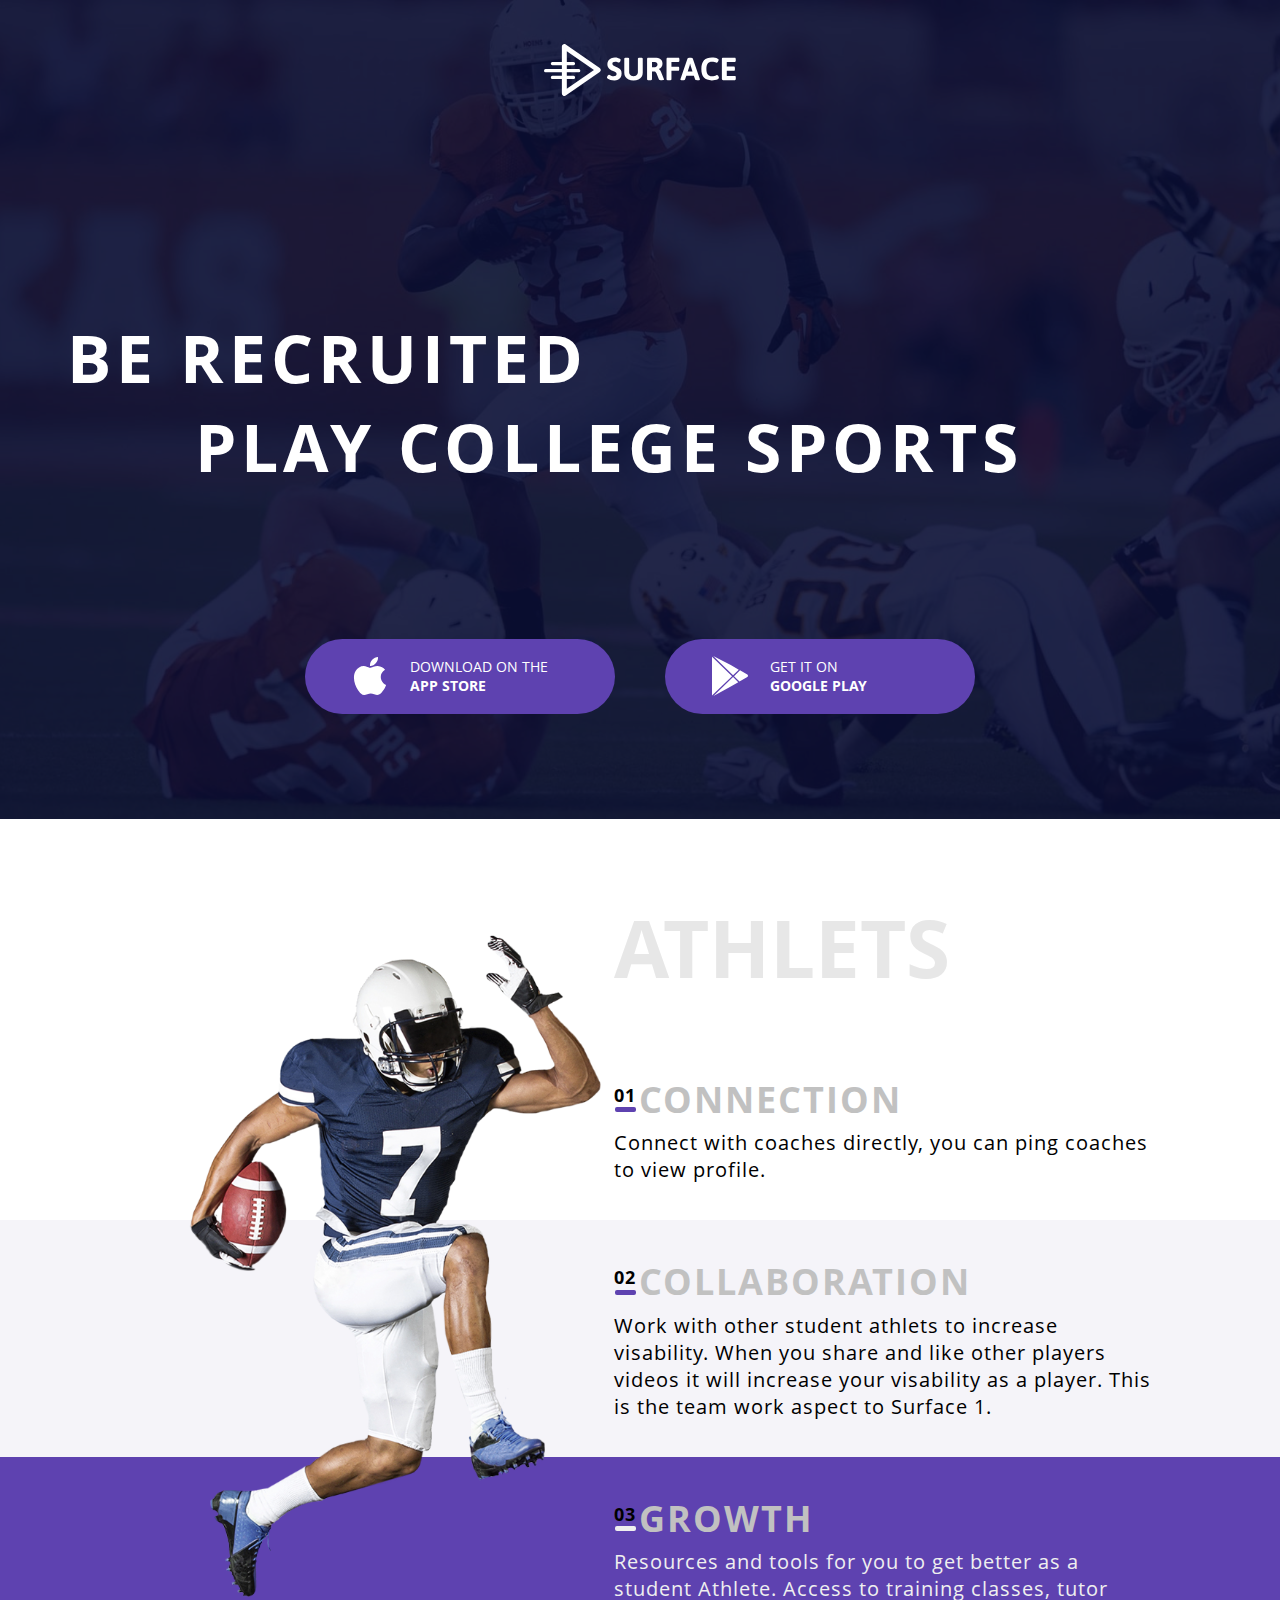
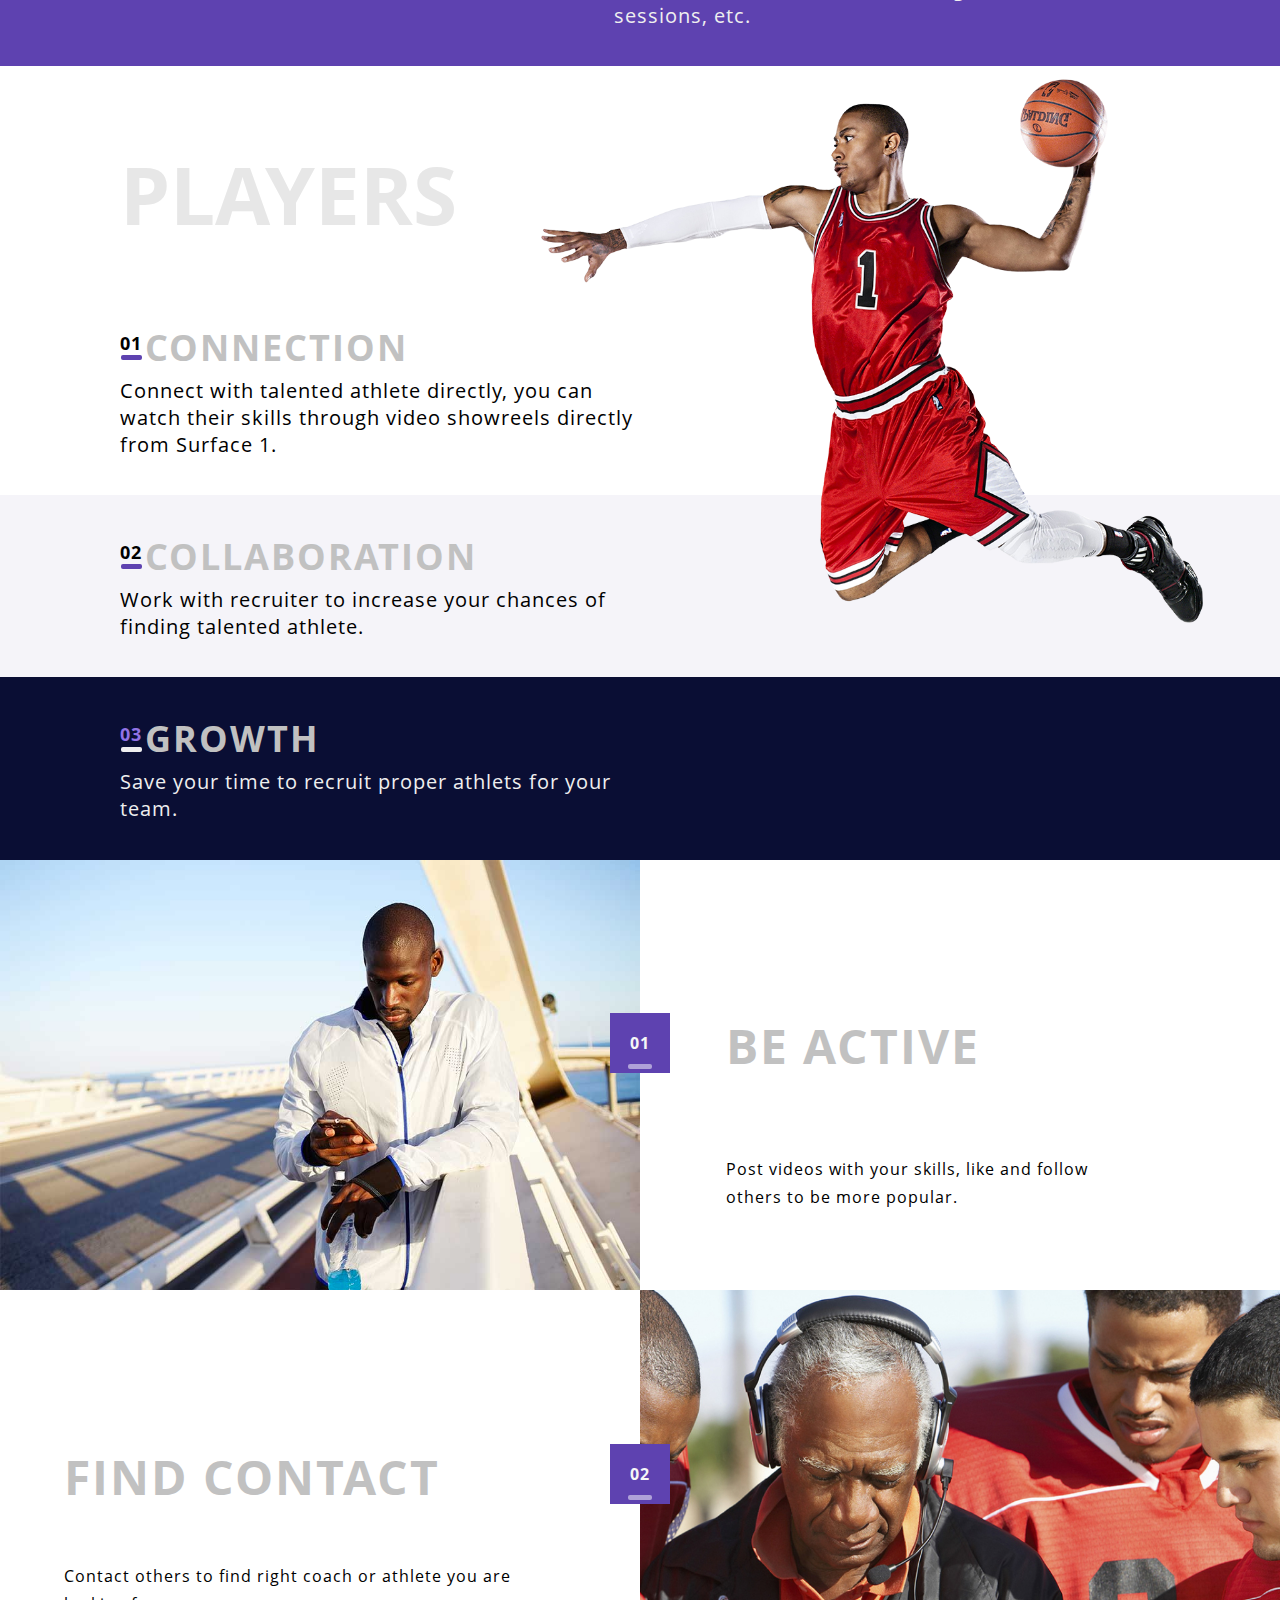
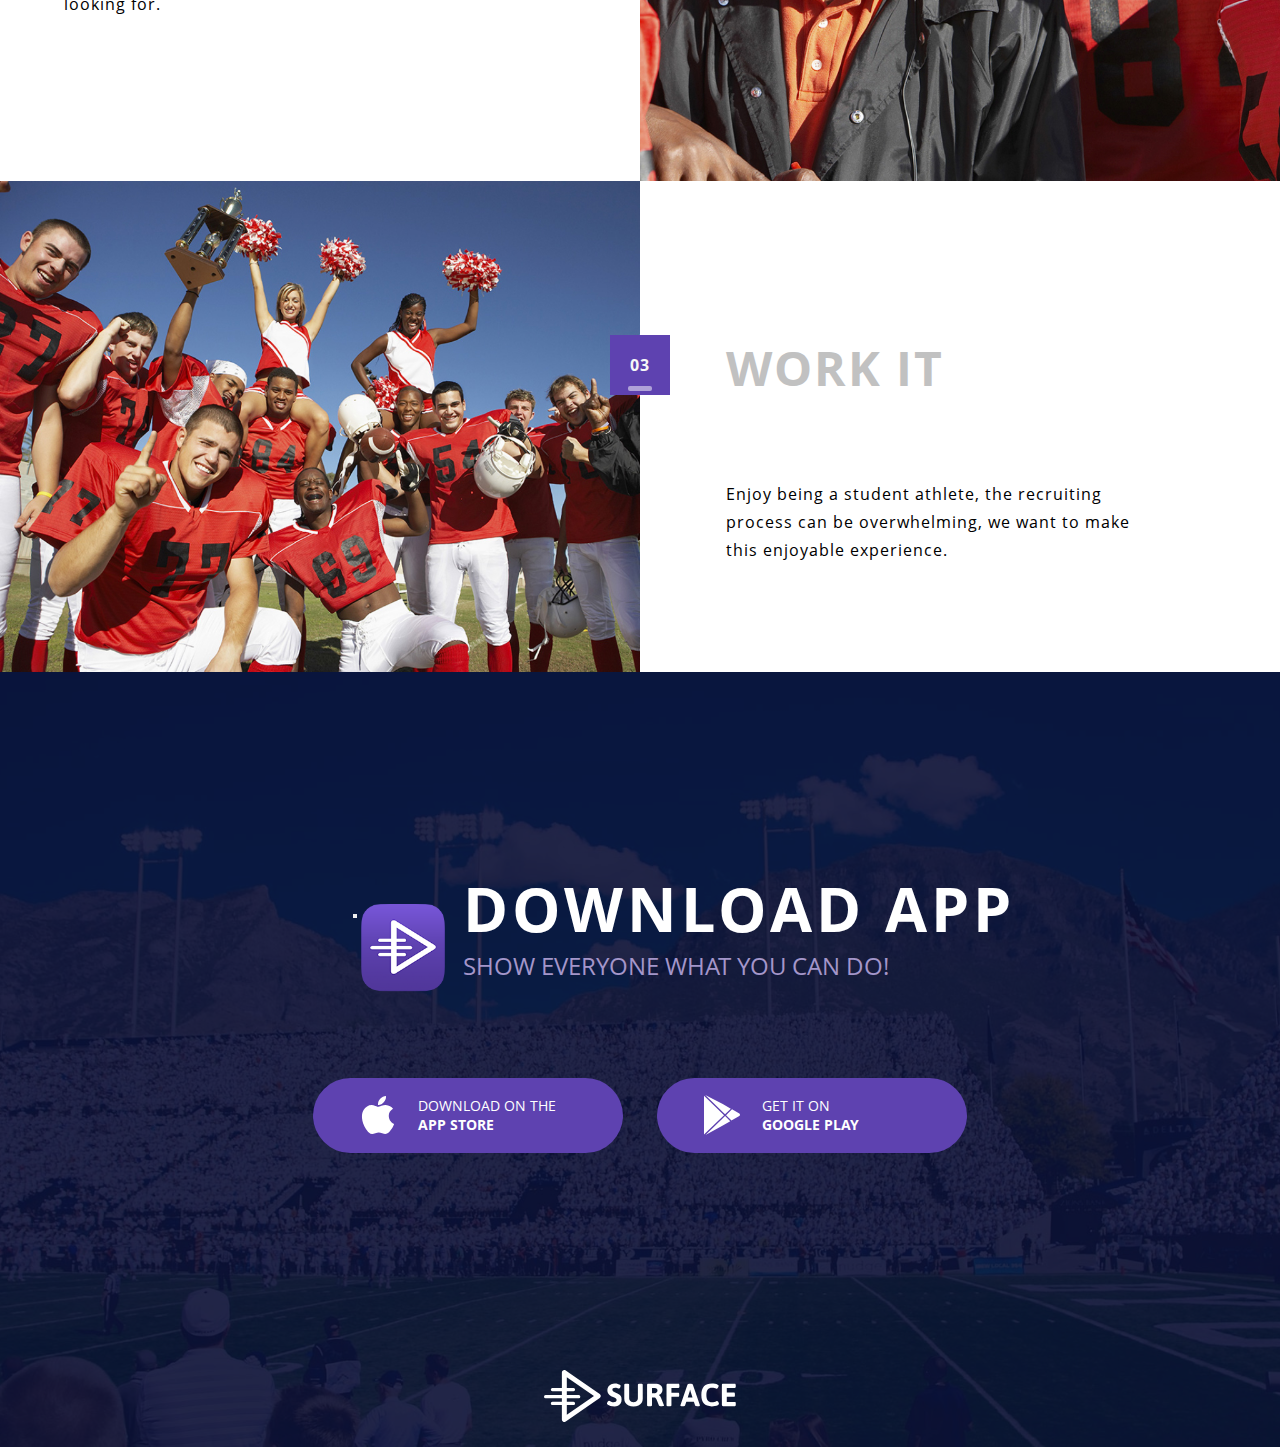
==== commit a2f802cb: "Add files via upload" ====
--- a/index.html
+++ b/index.html
@@ -77,56 +77,68 @@
         <div class="sport_links">
             <section class="sport_link">
                 <picture class="photo">
-                    <source srcset="images/be-active.jpg 1x, images/be-active.jpg 2x,images/be-active.jpg 3x" alt="sport_injury" media="(max-width: 320px)">
-                    <source srcset="images/be-active_640.jpg 1x, images/be-active_640.jpg 2x,images/be-active_640.jpg 3x" alt="sport_injury" media="(min-width: 321px) and (max-width: 768px)">
+                    <source srcset="images/be-active_640.jpg 1x, images/be-active_640.jpg 2x,images/be-active_640.jpg 3x" alt="sport_injury" media="(max-width: 320px)">
+                    <source srcset="images/be-active_960.jpg 1x, images/be-active_960.jpg 2x,images/be-active_960.jpg 3x" alt="sport_injury" media="(min-width: 321px) and (max-width: 768px)">
                     <source srcset="images/be-active_960.jpg 1x, images/be-active_960.jpg 2x,images/be-active_960.jpg 3x" alt="sport_injury" media="(min-width: 769px) and (max-width: 960px)">
                     <source srcset="images/be-active_1024.jpg 1x, images/be-active_1024.jpg 2x,images/be-active_1024.jpg 3x" alt="sport_injury" media="(min-width: 961px)">
-                    <img src="images/be-active_1024.jpg" width="100%"  srcset="images/be-active_1024.jpg 1x, images/be-active_1024.jpg 2x,images/be-active_1024.jpg 3x" alt="sport_injury">
+                    <img src="images/be-active_1024.jpg" width="100%" height="100%" srcset="images/be-active_1024.jpg 1x, images/be-active_1024.jpg 2x,images/be-active_1024.jpg 3x" alt="sport_injury">
                 </picture>
-                <div class="sport_title"><span class="sport_number">01</span>
-                    <h3 class="sport_header"><a href="#">Be active</a></h3></div>
-                <p class="sport_text">Post videos with your skills, like and follow others to be more popular.</p>
+                <div class="sport_number1"></div>
+                    <div class="text"><h3 class="sport_header1"><a href="#">Be active</a></h3>
+                <p class="sport_text1">Post videos with your skills, like and follow others to be more popular.</p></div>
             </section>
             <section class="sport_link_reverse">
                 <picture class="photo">
-                    <source srcset="images/find-contact.jpg 1x, images/find-contact.jpg 2x,images/find-contact.jpg 3x" alt="sport_coach" media="(max-width: 320px)">
-                    <source srcset="images/find-contact_640.jpg 1x, images/find-contact_640.jpg 2x,images/find-contact_640.jpg 3x" alt="sport_coach" media="(min-width: 321px) and (max-width: 768px)">
+                    <source srcset="images/find-contact_640.jpg 1x, images/find-contact_640.jpg 2x,images/find-contact_640.jpg 3x" alt="sport_coach" media="(max-width: 320px)">
+                    <source srcset="images/find-contact_960.jpg 1x, images/find-contact_960.jpg 2x,images/find-contact_960.jpg 3x" alt="sport_coach" media="(min-width: 321px) and (max-width: 768px)">
                     <source srcset="images/find-contact_960.jpg 1x, images/find-contact_960.jpg 2x,images/find-contact_960.jpg 3x" alt="sport_coach" media="(min-width: 769px) and (max-width: 960px)">
                     <source srcset="images/find-contact_1024.jpg 1x, images/find-contact_1024.jpg 2x,images/find-contact_1024.jpg 3x" alt="sport_coach" media="(min-width: 961px)">
-                    <img src="images/find-contact_1024.jpg" width="100%" srcset="images/find-contact_1024.jpg 1x, images/find-contact_1024.jpg 2x,images/find-contact_1024.jpg 3x" alt="sport_coach">
+                    <img src="images/find-contact_1024.jpg" width="100%" height="100%" srcset="images/find-contact_1024.jpg 1x, images/find-contact_1024.jpg 2x,images/find-contact_1024.jpg 3x" alt="sport_coach">
                 </picture>
-                <div class="sport_title"><span class="sport_number">02</span>
-                    <h3 class="sport_header"><a href="#">Find contact</a></h3></div>
-                <p class="sport_text">Contact others to find right coach or athlete you are looking for.</p>
+                <div class="sport_number2"></div>
+                   <div class="text"><h3 class="sport_header2"><a href="#">Find contact</a></h3>
+                <p class="sport_text2">Contact others to find right coach or athlete you are looking for.</p></div>
             </section>
             <section class="sport_link">
                 <picture class="photo">
-                    <source srcset="images/work-it.jpg 1x, images/work-it.jpg 2x,images/work-it.jpg 3x" alt="sport_team" media="(max-width: 320px)">
-                    <source srcset="images/work-it_640.jpg 1x, images/work-it_640.jpg 2x,images/work-it_640.jpg 3x" alt="sport_team" media="(min-width: 321px) and (max-width: 768px)">
+                    <source srcset="images/work-it_640.jpg 1x, images/work-it_640.jpg 2x,images/work-it_640.jpg 3x" alt="sport_team" media="(max-width: 320px)">
+                    <source srcset="images/work-it_960.jpg 1x, images/work-it_960.jpg 2x,images/work-it_960.jpg 3x" alt="sport_team" media="(min-width: 321px) and (max-width: 768px)">
                     <source srcset="images/work-it_960.jpg 1x, images/work-it_960.jpg 2x,images/work-it_960.jpg 3x" alt="sport_team" media="(min-width: 769px) and (max-width: 960px)">
                     <source srcset="images/work-it_1024.jpg 1x, images/work-it_1024.jpg 2x,images/work-it_1024.jpg 3x" alt="sport_team" media="(min-width: 961px)">
-                    <img src="images/work-it_1024.jpg" width="100%" srcset="images/work-it_1024.jpg 1x, images/work-it_1024.jpg 2x,images/work-it_1024.jpg 3x" alt="sport_team">
+                    <img src="images/work-it_1024.jpg" width="100%" height="100%" srcset="images/work-it_1024.jpg 1x, images/work-it_1024.jpg 2x,images/work-it_1024.jpg 3x" alt="sport_team">
                 </picture>
-                <div class="sport_title"><span class="sport_number">03</span>
-                    <h3 class="sport_header"><a href="#">Work it</a></h3></div>
-                <p class="sport_text">Enjoy being a student athlete, the recruiting process can be overwhelming, we want to make this enjoyable experience.</p>
+                <div class="sport_number3"></div>
+                    <div class="text"><h3 class="sport_header3"><a href="#">Work it</a></h3>
+                <p class="sport_text3">Enjoy being a student athlete, the recruiting process can be overwhelming, we want to make this enjoyable experience.</p></div>
             </section>
         </div>
     </aside>
 </main>
-
-
-
-
-
-
-
-
-
-
-
-
-
-
+<footer class="footer">
+    <form class="logo_sign" href="#">
+        <button class="surface_button" type="submit"></button>
+    </form>
+    <div class="action_footer">
+        <h4 class="download_function">Download app</h4>
+        <p class="third_slogan">Show everyone what you can do!</p>
+    </div>
+    <form class="buttons">
+        <button class="appstore_button_footer" type="submit"><span class="button_text">Download on the</span><br>
+            <span class="button_brand">App Store</span></button>
+        <button class="googleplay_button_footer" type="submit"><span class="button_text">Get it on</span><br>
+            <span class="button_brand"> Google Play</span></button>
+    </form>
+    <div class="logo">
+        <svg viewBox="0 0 972 264" class="logotype">
+            <g fill-rule="evenodd">
+                <g fill-rule="nonzero" stroke-linecap="round" stroke-linejoin="round">
+                    <path d="M115.5 36.848v190.304L253.03 132 115.5 36.848zM282.112 142.28l-172 119c-8.29 5.736-19.612-.198-19.612-10.28V13c0-10.082 11.321-16.016 19.612-10.28l172 119c7.184 4.97 7.184 15.59 0 20.56z"/>
+                    <path d="M42.5 107h107a8 8 0 1 0 0-16h-107a8 8 0 1 0 0 16zm0 70h107a8 8 0 1 0 0-16h-107a8 8 0 1 0 0 16zM8 143h168a8 8 0 1 0 0-16H8a8 8 0 1 0 0 16z"/>
+                </g>
+                <path d="M356.505 184.362c-7.63 0-14.335-.772-20.117-2.316-5.782-1.544-10.202-3.436-13.26-5.676-3.057-2.24-4.586-4.36-4.586-6.357 0-1.575.59-3.512 1.77-5.813 1.182-2.3 2.59-4.283 4.224-5.95 1.635-1.664 2.997-2.496 4.087-2.496.666 0 2.09.575 4.27 1.725 3.268 1.695 6.37 3.057 9.308 4.086 2.937 1.03 6.313 1.544 10.127 1.544 4.238 0 7.826-.832 10.762-2.497 2.936-1.665 4.404-4.587 4.404-8.764 0-2.423-.757-4.512-2.27-6.268-1.514-1.756-3.452-3.24-5.813-4.45-2.36-1.21-5.57-2.634-9.626-4.27l-7.175-3.087c-4.36-2.12-8.1-4.45-11.217-6.993-3.118-2.543-5.66-5.903-7.63-10.08-1.967-4.18-2.95-9.295-2.95-15.35 0-7.386 1.816-13.532 5.45-18.436 3.632-4.904 8.354-8.507 14.167-10.808 5.812-2.3 12.048-3.45 18.71-3.45 5.448 0 10.382.56 14.802 1.68 4.42 1.12 7.887 2.557 10.4 4.313 2.512 1.757 3.768 3.513 3.768 5.27 0 1.452-.47 3.314-1.407 5.584-.94 2.27-2.104 4.254-3.497 5.95-1.393 1.694-2.694 2.542-3.905 2.542-.544 0-1.513-.303-2.905-.908a51.939 51.939 0 0 0-6.767-2.225c-2.27-.575-5.04-.863-8.31-.863-5.63 0-9.536.893-11.715 2.68-2.18 1.785-3.27 3.89-3.27 6.31 0 2.786.742 5.117 2.225 6.994 1.484 1.877 3.36 3.42 5.63 4.632 2.27 1.21 5.435 2.604 9.492 4.178 6.115 2.603 11.11 5.07 14.985 7.402 3.875 2.33 7.22 5.676 10.036 10.035 2.816 4.36 4.224 9.93 4.224 16.712 0 8.295-1.74 15.092-5.222 20.39-3.482 5.297-7.962 9.127-13.442 11.488-5.48 2.362-11.398 3.542-17.755 3.542h-.002zm96.724 0c-9.81 0-18.21-1.544-25.204-4.632-6.993-3.087-12.337-7.553-16.03-13.396-3.693-5.842-5.54-12.88-5.54-21.115V74.832c0-1.756.787-3.073 2.36-3.95 1.576-.88 4.028-1.318 7.358-1.318h5.45c3.33 0 5.766.44 7.31 1.317 1.544.878 2.316 2.195 2.316 3.95v68.752c0 3.754.923 7.114 2.77 10.08 1.847 2.968 4.435 5.284 7.765 6.95 3.33 1.664 7.145 2.496 11.444 2.496 4.297 0 8.127-.832 11.487-2.497 3.36-1.665 5.98-3.98 7.856-6.948 1.877-2.967 2.816-6.327 2.816-10.08V74.832c0-1.756.77-3.073 2.315-3.95 1.544-.88 3.98-1.318 7.31-1.318h5.36c3.33 0 5.766.44 7.31 1.317 1.544.878 2.316 2.195 2.316 3.95v70.387c0 8.233-1.846 15.272-5.54 21.114-3.692 5.843-9.036 10.31-16.03 13.396-6.992 3.088-15.393 4.632-25.2 4.632l.001.002zm78.376-1.09c-6.478 0-9.717-1.695-9.717-5.085V76.377c0-2.24.513-3.86 1.543-4.86 1.03-.998 2.664-1.497 4.904-1.497h31.515c26.76 0 40.142 10.08 40.142 30.243 0 6.115-1.71 11.382-5.13 15.802-3.422 4.42-8.01 7.72-13.76 9.9v.636c1.998.848 4.102 2.665 6.312 5.45s3.98 5.933 5.313 9.445l14.257 35.51c.485 1.454.727 2.483.727 3.09 0 2.118-3.21 3.177-9.627 3.177h-6.63c-5.39 0-8.507-1.12-9.354-3.36l-12.806-31.515c-1.21-2.42-2.377-4.298-3.497-5.63-1.12-1.332-2.68-2.347-4.677-3.043-1.998-.696-4.692-1.044-8.083-1.044h-6.267v39.507c0 3.39-3.24 5.085-9.717 5.085h-5.45l.002-.001zm30.425-66.026c2.18 0 4.24-.62 6.177-1.862 1.938-1.24 3.48-2.92 4.632-5.04 1.15-2.12 1.724-4.45 1.724-6.993 0-3.753-1.226-6.735-3.678-8.945s-5.767-3.315-9.945-3.315h-14.167v26.156h15.258l-.001-.001zm68.116 66.026c-6.478 0-9.717-1.695-9.717-5.085V76.377c0-2.24.513-3.86 1.543-4.86 1.03-.998 2.664-1.497 4.904-1.497h53.947c1.696 0 2.922.635 3.678 1.907.757 1.27 1.136 3.33 1.136 6.176v4.904c0 2.846-.38 4.904-1.136 6.176-.756 1.27-1.982 1.907-3.678 1.907h-35.51v23.613h34.33c1.695 0 2.936.636 3.723 1.907.787 1.272 1.18 3.3 1.18 6.085v4.995c0 2.846-.393 4.92-1.18 6.222-.787 1.3-2.028 1.952-3.723 1.952h-34.33v42.323c0 3.39-3.24 5.085-9.718 5.085h-5.45.001zm70.205 0c-6.6 0-9.9-1.18-9.9-3.542 0-.666.213-1.634.637-2.906l35.6-103.807c.85-2.3 3.907-3.452 9.174-3.452h8.357c5.267 0 8.325 1.15 9.173 3.452l35.6 103.807c.304 1.21.455 2.18.455 2.906 0 1.21-.65 2.104-1.952 2.68-1.302.575-3.346.862-6.13.862h-7.085c-2.543 0-4.586-.257-6.13-.772-1.544-.514-2.498-1.377-2.86-2.588l-6.54-19.708h-38.054l-6.54 19.708c-.665 2.24-3.147 3.36-7.446 3.36h-6.359zm51.496-44.41l-9.173-28.7c-.545-1.453-1.014-3.118-1.408-4.995a182.088 182.088 0 0 1-1.044-5.358h-.635l-.363 1.997c-.606 3.572-1.302 6.357-2.09 8.355l-9.535 28.7h24.25l-.002.001zm97.995 45.5c-18.163 0-31.56-4.722-40.187-14.168-8.628-9.445-12.942-24.127-12.942-44.048 0-38.326 17.983-57.49 53.948-57.49 4.905 0 9.99.486 15.258 1.454 5.268.97 9.672 2.316 13.214 4.042 3.542 1.725 5.313 3.648 5.313 5.767 0 1.513-.605 3.496-1.816 5.948-1.21 2.452-2.65 4.616-4.314 6.493-1.665 1.878-3.133 2.817-4.405 2.817-.303 0-1.12-.303-2.452-.908a67.092 67.092 0 0 0-9.127-3.044c-3.18-.817-7.222-1.226-12.126-1.226-9.506 0-16.544 3.012-21.116 9.037-4.57 6.024-6.857 15.12-6.857 27.29s2.302 21.344 6.904 27.52c4.6 6.175 11.504 9.263 20.707 9.263 4.784 0 8.947-.484 12.49-1.453 3.54-.97 7.007-2.21 10.398-3.723.18-.06.726-.288 1.634-.682.91-.393 1.575-.59 1.998-.59 1.575 0 3.088.923 4.54 2.77 1.454 1.847 2.635 3.936 3.543 6.267.91 2.33 1.363 4.01 1.363 5.04 0 2.966-1.983 5.48-5.95 7.537-3.965 2.06-8.748 3.588-14.35 4.587-5.6 1-10.82 1.498-15.665 1.498l-.003.002zM907.06 183c-2.24 0-3.875-.515-4.905-1.544-1.03-1.03-1.544-2.664-1.544-4.904V76.377c0-2.24.514-3.86 1.543-4.86 1.03-.998 2.664-1.497 4.905-1.497h59.124c1.695 0 2.92.635 3.678 1.907.757 1.27 1.135 3.33 1.135 6.176v4.904c0 2.846-.378 4.904-1.135 6.176-.757 1.27-1.983 1.907-3.678 1.907h-40.688v23.43h36.328c1.696 0 2.922.637 3.678 1.91.757 1.27 1.136 3.33 1.136 6.174v4.996c0 2.845-.38 4.904-1.136 6.175-.756 1.272-1.982 1.908-3.678 1.908h-36.328v26.156h40.778c1.696 0 2.922.635 3.68 1.906.756 1.272 1.134 3.3 1.134 6.085v5.087c0 2.846-.378 4.904-1.135 6.176-.756 1.27-1.982 1.907-3.678 1.907H907.06z" fill-rule="nonzero"/>
+            </g>
+        </svg>
+    </div>
+</footer>
 </body>
 </html>--- a/css/style.css
+++ b/css/style.css
@@ -91,6 +91,7 @@
     background-repeat: no-repeat;
     z-index: 3;
     margin-bottom: 105px;
+    cursor: pointer;
 }
 .googleplay_button {
     background-image: url("../svg/google-play_white.svg");
@@ -185,6 +186,7 @@
         margin-bottom: 85px;
         border-radius: 40px;
         border: 0;
+        cursor: pointer;
     }
     .appstore_button {
         margin-right: 15px;
@@ -545,24 +547,28 @@
         font-size: 2.5rem;
     }
 }
+
 .container-links {
-    display: flex;
     width: 100%;
+    position: relative;
 }
 .sport_link {
     display: flex;
     flex-wrap: nowrap;
-    position: relative;
-}
-.sport_link_reverse{
+}
+.sport_link_reverse {
     display: flex;
+    flex-wrap: nowrap;
     flex-direction: row-reverse;
 }
 .photo {
     width: 50%;
 }
-.sport_number {
-    font-size: 24px;
+.text {
+    width: 50%;
+}
+.sport_number1, .sport_number2, .sport_number3 {
+    font-size: 1.5rem;
     letter-spacing: 1px;
     color: #f5f6f7;
     font-family: 'OpenSans-Bold';
@@ -570,7 +576,7 @@
     text-align: center;
     text-transform: uppercase;
 }
-.sport_number::after {
+.sport_number1::after, .sport_number2::after, .sport_number3::after {
     content: "";
     position: absolute;
     display: block;
@@ -581,17 +587,507 @@
     border-radius: 2px;
     background-color: #ffffff;
     left: calc(50% - 24px/2);
-    margin-top: 250px;
+    margin-top: 16%;
     z-index: 2;
-}
-.sport_number::before {
-    content:"01";
+    opacity: 0.5;
+}
+.sport_number1::before, .sport_number2::before, .sport_number3::before {
+    content:"";
+    text-align: center;
+    line-height: 155px;
     position: absolute;
     display: block;
-    width: 168px;
+    width: 155px;
     height: 155px;
     background-color: #5e42b0;
-    margin-top: 210px;
-    left: calc(50% - 168px/2);
+    margin-top: 11%;
+    left: calc(50% - 155px/2);
     z-index: 2;
 }
+.sport_number1::before {
+    content:"01";
+}
+.sport_number2::before {
+    content:"02";
+}
+.sport_number3::before {
+    content:"03";
+}
+.sport_header1, .sport_header2, .sport_header3 {
+    font-size: 5rem;
+    letter-spacing: 2px;
+    color: #c1c1c1;
+    font-family: 'OpenSans-Bold';
+    font-weight: 700;
+    text-transform: uppercase;
+    margin-top: 24%;
+}
+.sport_text1, .sport_text2, .sport_text3 {
+    font-size: 1.5rem;
+    letter-spacing: 1px;
+    line-height: 28px;
+    color: #000000;
+    font-family: 'OpenSans-Regular';
+    font-weight: 400;
+}
+.sport_header1 {
+    margin-left: 13.5%;
+    margin-bottom: 12%;
+}
+.sport_text1 {
+    margin-left: 13.5%;
+    margin-right: 21%;
+}
+.sport_header2 {
+    margin-left: 20%;
+    margin-bottom: 8.3%;
+}
+.sport_text2 {
+    margin-left: 20%;
+    margin-right: 13.5%;
+}
+.sport_header3 {
+    margin-left: 13.5%;
+    margin-bottom: 12.5%;
+}
+.sport_text3 {
+    margin-left: 13.5%;
+    margin-right: 20%;
+}
+
+@media (max-width: 320px) and (orientation:portrait) {
+
+    .sport_link, .sport_link_reverse {
+
+        display: block;
+        position: relative;
+    }
+    .photo {
+        width: 100%;
+    }
+    .text {
+        width: 100%;
+    }
+    .sport_number1::after, .sport_number2::after, .sport_number3::after {
+        content: "";
+        position: absolute;
+        display: block;
+        width: 20px;
+        height: 3px;
+        border-radius: 2px;
+        background-color: #ffffff;
+        top: 57%;
+        left: 13.75%;
+        z-index: 2;
+        opacity: 0.5;
+    }
+    .sport_number1::before, .sport_number2::before, .sport_number3::before {
+        content:"01";
+        font-size: 1.14rem;
+        text-align: center;
+        line-height: 70px;
+        position: absolute;
+        display: block;
+        width: 70px;
+        height: 70px;
+        background-color: #5e42b0;
+        bottom: 29%;
+        left: 6.25%;
+        z-index: 2;
+    }
+    .sport_number1::before {
+        content:"01";
+    }
+    .sport_number2::before {
+        content:"02";
+    }
+    .sport_number3::before {
+        content:"03";
+    }
+    .sport_header1, .sport_header2, .sport_header3 {
+        font-size: 1.75rem;
+        margin-top: 10%;
+        margin-left: 6.25%;
+        margin-bottom: 7.8%;
+    }
+    .sport_text1, .sport_text2, .sport_text3 {
+        font-size: 1rem;
+        line-height: 20px;
+        margin-left: 6.25%;
+        margin-bottom: 25%;
+    }
+    .sport_text2, .sport_text3 {
+        margin-right: 6.25%;
+    }
+}
+@media (min-width: 321px) and (max-width: 768px) {
+
+    .sport_link, .sport_link_reverse {
+
+        display: block;
+        position: relative;
+    }
+    .photo {
+        width: 100%;
+    }
+    .text {
+        width: 100%;
+    }
+    .sport_number1::after, .sport_number2::after, .sport_number3::after {
+        content: "";
+        position: absolute;
+        display: block;
+        width: 20px;
+        height: 4px;
+        border-radius: 2px;
+        background-color: #ffffff;
+        top: 58%;
+        left: 8.2%;
+        z-index: 2;
+        opacity: 0.5;
+    }
+    .sport_number1::before, .sport_number2::before, .sport_number3::before {
+        content:"01";
+        font-size: 1rem;
+        text-align: center;
+        line-height: 80px;
+        position: absolute;
+        display: block;
+        width: 80px;
+        height: 80px;
+        background-color: #5e42b0;
+        bottom: 23%;
+        left: 4.5%;
+        z-index: 2;
+    }
+    .sport_number1::before {
+        content:"01";
+    }
+    .sport_number2::before {
+        content:"02";
+    }
+    .sport_number3::before {
+        content:"03";
+    }
+    .sport_header1, .sport_header2, .sport_header3 {
+        font-size: 2.5rem;
+        margin-top: 9%;
+        margin-left: 4.5%;
+        margin-bottom: 3%;
+    }
+    .sport_text1, .sport_text2, .sport_text3 {
+        font-size: 1rem;
+        margin-bottom: 5%;
+    }
+}
+@media (min-width: 769px) and (max-width: 960px) {
+
+    .sport_link, .sport_link_reverse {
+
+        display: block;
+        position: relative;
+    }
+    .photo {
+        width: 100%;
+    }
+    .text {
+        width: 100%;
+    }
+    .sport_number1::after, .sport_number2::after, .sport_number3::after {
+        content: "";
+        position: absolute;
+        display: block;
+        width: 25px;
+        height: 5px;
+        border-radius: 2px;
+        background-color: #ffffff;
+        top: 57%;
+        left: 10.5%;
+        z-index: 2;
+        opacity: 0.5;
+    }
+    .sport_number1::before,   .sport_number2::before,   .sport_number3::before {
+        content:"01";
+        font-size: 1.5rem;
+        text-align: center;
+        line-height: 90px;
+        position: absolute;
+        display: block;
+        width: 90px;
+        height: 90px;
+        background-color: #5e42b0;
+        bottom: 20%;
+        left: 4.5%;
+        z-index: 2;
+    }
+    .sport_number1::before {
+        content:"01";
+    }
+    .sport_number2::before {
+        content:"02";
+    }
+    .sport_number3::before {
+        content:"03";
+    }
+    .sport_header1, .sport_header2, .sport_header3 {
+        font-size: 3rem;
+        margin-top: 9%;
+        margin-left: 4.5%;
+        margin-bottom: 3%;
+    }
+    .sport_text1, .sport_text2, .sport_text3 {
+        font-size: 1.5rem;
+        margin-bottom: 5%;
+    }
+}
+@media (min-width: 961px) and (max-width: 1700px) {
+
+    .sport_number1::before, .sport_number2::before, .sport_number3::before {
+        content:"";
+        text-align: center;
+        line-height: 60px;
+        font-size: 1rem;
+        position: absolute;
+        display: block;
+        width: 60px;
+        height: 60px;
+        background-color: #5e42b0;
+        margin-top: 12%;
+        left: calc(50% - 60px/2);
+        z-index: 2;
+    }
+    .sport_number1::before {
+        content:"01";
+    }
+    .sport_number2::before {
+        content:"02";
+    }
+    .sport_number3::before {
+        content:"03";
+    }
+    .sport_header1, .sport_header2, .sport_header3 {
+        font-size: 3rem;
+        letter-spacing: 2px;
+        color: #c1c1c1;
+        font-family: 'OpenSans-Bold';
+        font-weight: 700;
+        text-transform: uppercase;
+        margin-top: 24%;
+    }
+    .sport_text1, .sport_text2, .sport_text3 {
+        font-size: 1rem;
+        letter-spacing: 1px;
+        line-height: 28px;
+        color: #000000;
+        font-family: 'OpenSans-Regular';
+        font-weight: 400;
+    }
+    .sport_header2 {
+        margin-left: 10%;
+        margin-bottom: 8.3%;
+    }
+    .sport_text2 {
+        margin-left: 10%;
+        margin-right: 13.5%;
+    }
+}
+.footer {
+    width: 100%;
+    position: relative;
+    background-image: url("../images/game_1920.jpg");
+    background-repeat: no-repeat;
+    background-size: cover;
+    background-position: top center;
+    background-color: black;
+}
+.footer::after {
+    content: "";
+    background-color: #0a0e34;
+    position: absolute;
+    opacity: 0.9;
+    top: 0;
+    right: 0;
+    bottom: 0;
+    left: 0;
+}
+.logo_sign {
+    position: relative;
+    background-image: url("../images/artwork.png");
+    background-repeat: no-repeat;
+    width: 156px;
+    height: 141px;
+    background-color: unset;
+    z-index: 1;
+    left: 27.6%;
+    top: 230px;
+}
+.logo {
+    position: relative;
+    width: 192px;
+    height: 48px;
+    fill: white;
+    margin: 0 auto;
+    padding-bottom: 2.3%;
+    z-index: 1;
+}
+.buttons {
+    display: flex;
+    flex-wrap: nowrap;
+    justify-content: center;
+}
+.download_function {
+    position: relative;
+    font-size: calc(3vw + 22.4px);
+    letter-spacing: 4px;
+    color: #ffffff;
+    font-family: 'OpenSans-Bold';
+    font-weight: 700;
+    text-transform: uppercase;
+    z-index: 1;
+}
+.third_slogan {
+    position: relative;
+    font-size: calc(1vw + 10.8px);
+    color: #a496ca;
+    font-family: 'OpenSans-Regular';
+    font-weight: 400;
+    text-transform: uppercase;
+    z-index: 1;
+}
+.appstore_button_footer, .googleplay_button_footer {
+    position: relative;
+    width: 310px;
+    height: 75px;
+    background-color: #5e42b0;
+    border-radius: 40px;
+    border: 0;
+    font-size: 14px;
+    color: #ffffff;
+    text-transform: uppercase;
+    text-align: justify;
+    padding-left: 105px;
+    background-size: 40px;
+    background-position: left 45px center;
+    background-repeat: no-repeat;
+    z-index: 3;
+    margin-top: 7.5%;
+    margin-bottom: 13.5%;
+    cursor: pointer;
+}
+.googleplay_button_footer {
+    background-image: url("../svg/google-play_white.svg");
+    margin-left: 1.3%;
+}
+.appstore_button_footer {
+    background-image: url("../svg/apple_logo_white.svg");
+    margin-right: 1.3%;
+}
+.action_footer {
+    margin-left: 36.2%;
+    margin-top: 4.2%;
+}
+@media (max-width: 320px) and (orientation:portrait) {
+    .footer {
+        background-image: url("../images/game_767.jpg");
+    }
+    .logo_sign {
+        background-size: 64px;
+        left: calc(50% - 156px/2);
+        background-position: center;
+        top: 50px;
+    }
+    .logo {
+        width: 96px;
+        height: 24px;
+        padding-bottom: 3.1%;
+    }
+    .action_footer {
+        margin: 18.75% 6.25% 23.4%;
+    }
+    .download_function {
+        letter-spacing: 1px;
+    }
+    .third_slogan {
+        letter-spacing: 1px;
+        text-align: center;
+    }
+    .buttons {
+        flex-wrap: wrap;
+    }
+    .appstore_button_footer, .googleplay_button_footer {
+        width: 280px;
+        height: 35px;
+        font-size: 8px;
+        padding-left: 110px;
+        background-size: 25px;
+        background-position: left 80px center;
+        margin-right: 0;
+        margin-left: 0;
+        cursor: pointer;
+        margin-top: 0;
+        margin-bottom: 0;
+    }
+    .appstore_button_footer {
+        margin-bottom: 4.7%;
+    }
+    .googleplay_button_footer {
+        margin-bottom: 21.8%;
+    }
+}
+@media (min-width: 321px) and (max-width: 768px) {
+    .footer {
+        background-image: url("../images/game_767.jpg");
+    }
+    .logo_sign {
+        background-size: 120px;
+        left: calc(50% - 156px/2);
+        background-position: center;
+        top: 100px;
+    }
+    .logo {
+        width: 192px;
+        height: 48px;
+        padding-bottom: 4%;
+    }
+    .action_footer {
+        margin: 15.6% 2.6% 37.8%;
+    }
+    .third_slogan {
+        letter-spacing: 1px;
+        text-align: center;
+    }
+    .download_function {
+        text-align: center;
+    }
+    .buttons {
+        flex-wrap: wrap;
+    }
+    .appstore_button_footer, .googleplay_button_footer {
+        width: 310px;
+        height: 75px;
+        background-size: 30px;
+        border-radius: 40px;
+        border: 0;
+        cursor: pointer;
+        margin-top: 0;
+        margin-bottom: 0;
+    }
+    .googleplay_button_footer {
+        margin-bottom: 5.8%;
+    }
+}
+@media (min-width: 321px) and (max-width: 648px) {
+
+    .appstore_button_footer {
+        margin-right: 0;
+        margin-bottom: 20px;
+    }
+    .googleplay_button_footer {
+        margin-left: 0;
+    }
+}
+@media (min-width: 769px) and (max-width: 1400px) {
+    .logo_sign {
+        background-size: 100px;
+    }
+}